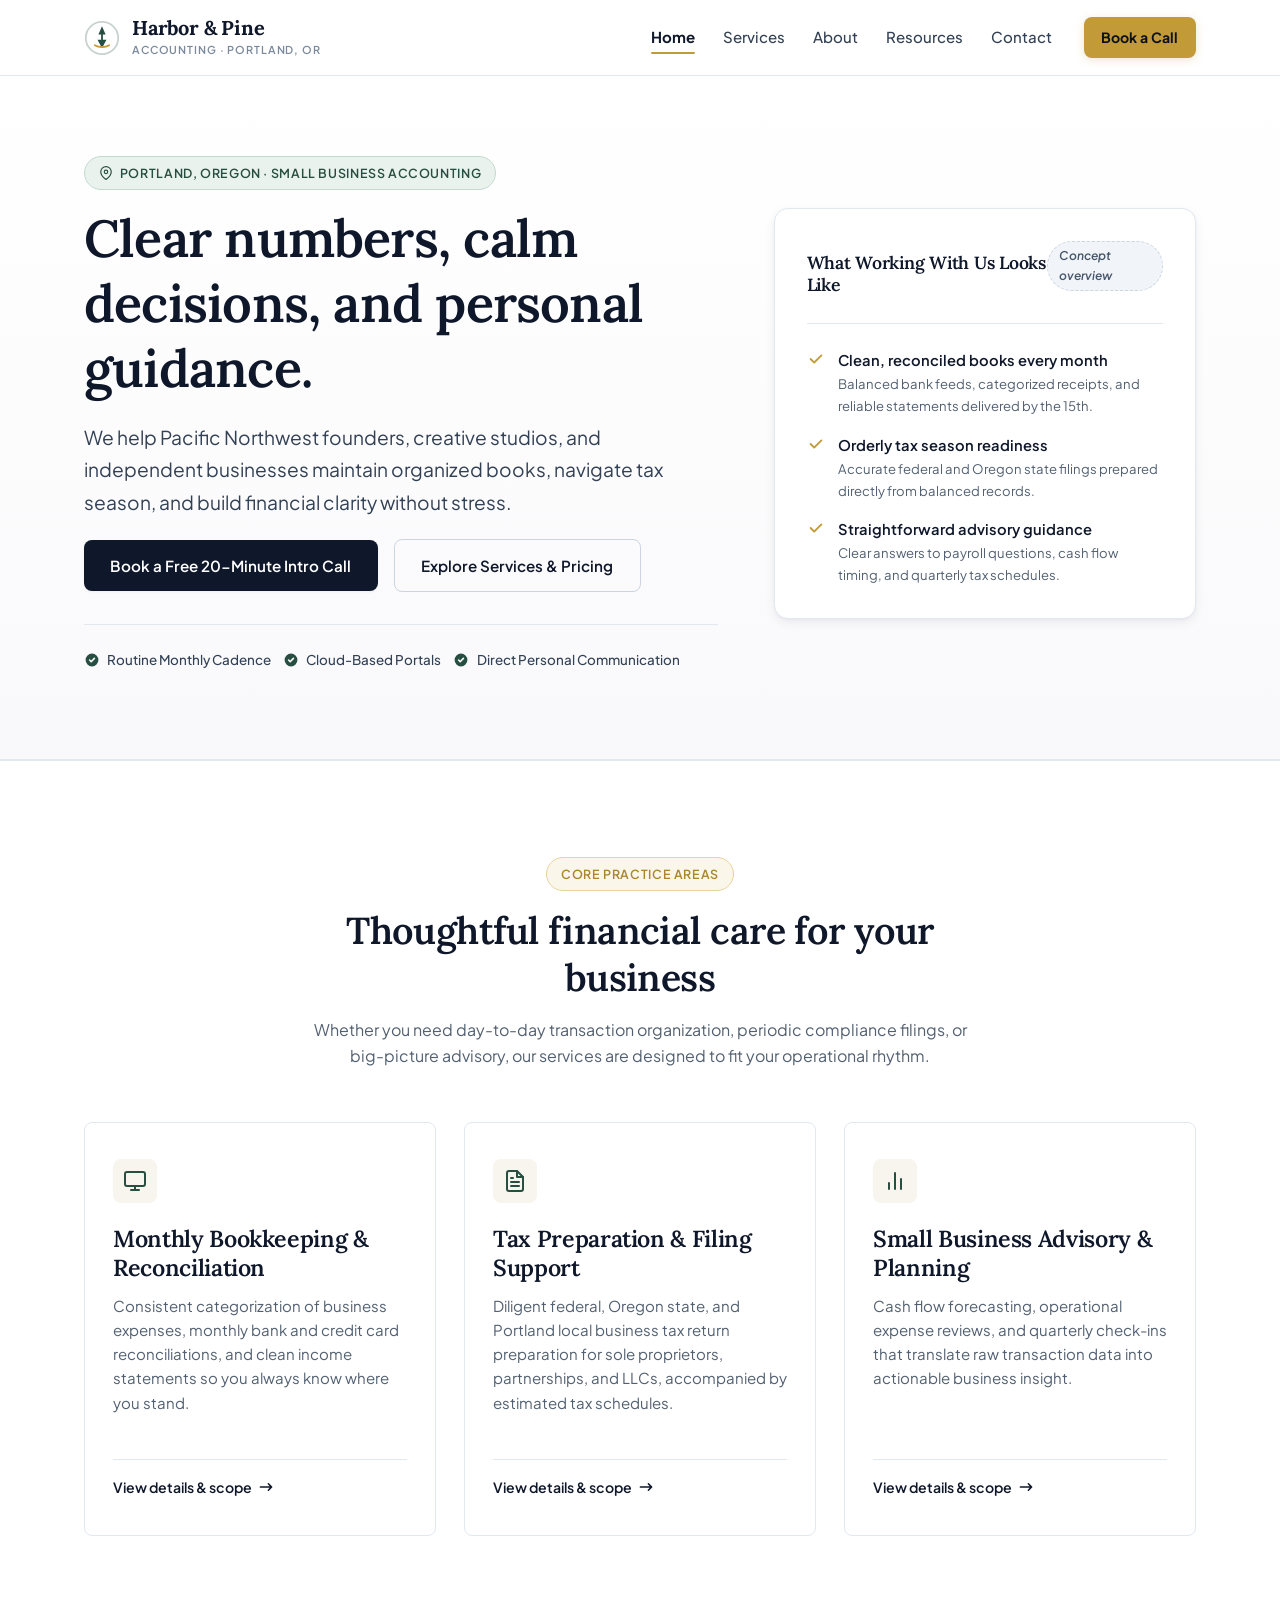
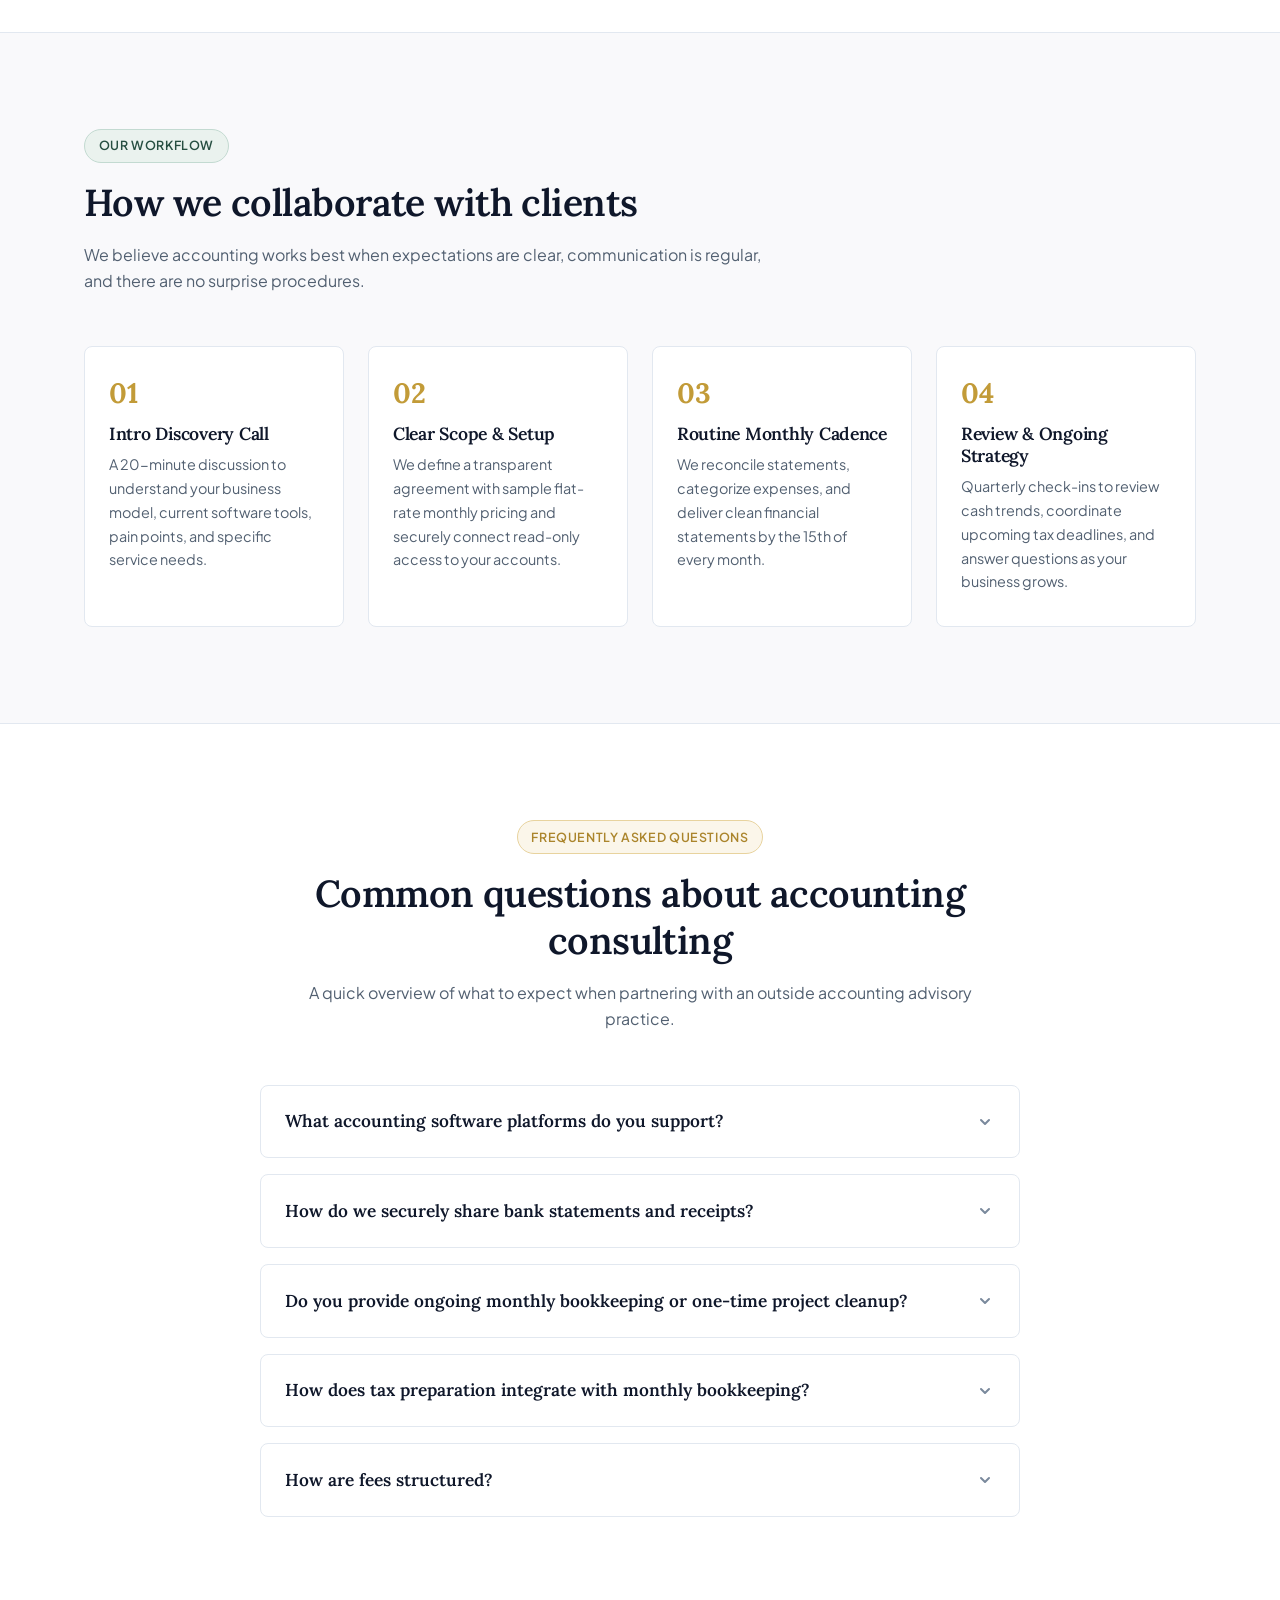
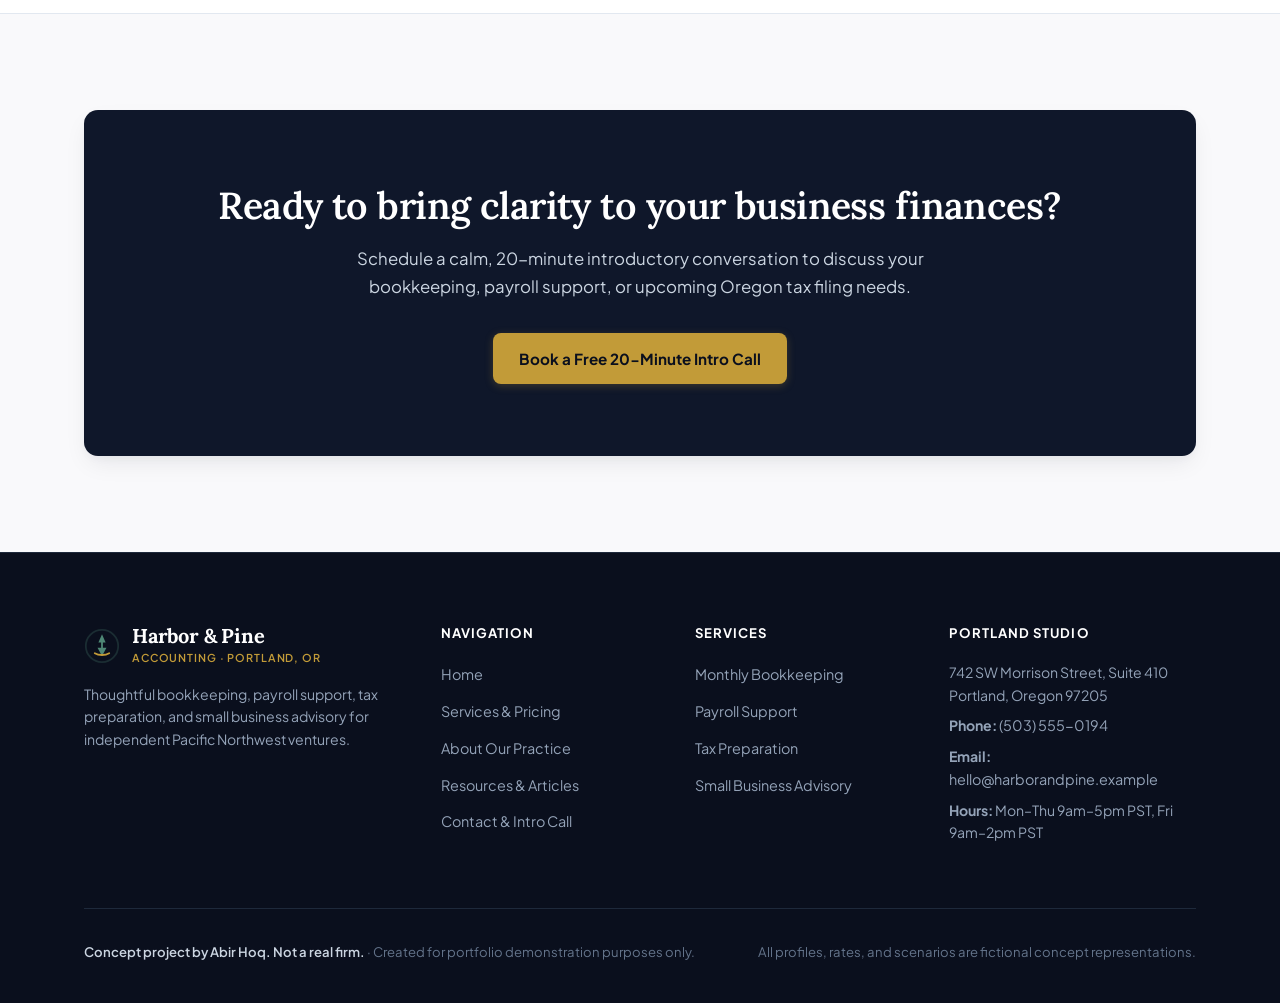
==== index.html @ ef72a757 "Add files via upload" ====
<!DOCTYPE html>
<html lang="en">
<head>
  <meta charset="UTF-8">
  <meta name="viewport" content="width=device-width, initial-scale=1.0">
  <title>Harbor &amp; Pine Accounting | Boutique Bookkeeping &amp; Advisory in Portland, OR</title>
  <meta name="description" content="Harbor &amp; Pine Accounting provides calm, dependable bookkeeping, payroll support, tax preparation, and small business advisory for independent businesses in Portland, Oregon.">
  <link rel="canonical" href="index.html">

  <!-- Google Fonts: Lora (Serif) & Plus Jakarta Sans (Sans-Serif) -->
  <link rel="preconnect" href="https://fonts.googleapis.com">
  <link rel="preconnect" href="https://fonts.gstatic.com" crossorigin>
  <link href="https://fonts.googleapis.com/css2?family=Lora:ital,wght@0,500;0,600;0,700;1,400&family=Plus+Jakarta+Sans:wght@400;500;600;700&display=swap" rel="stylesheet">

  <link rel="stylesheet" href="styles.css">

  <!-- Structured Data: LocalBusiness / AccountingService for Portland, Oregon -->
  <script type="application/ld+json">
  {
    "@context": "https://schema.org",
    "@type": "AccountingService",
    "name": "Harbor & Pine Accounting",
    "description": "Boutique bookkeeping, payroll support, tax preparation, and business advisory services for Portland small businesses.",
    "url": "https://abirhoq.github.io/harbor-and-pine/",
    "telephone": "+1-503-555-0194",
    "email": "hello@harborandpine.example",
    "address": {
      "@type": "PostalAddress",
      "streetAddress": "742 SW Morrison Street, Suite 410",
      "addressLocality": "Portland",
      "addressRegion": "OR",
      "postalCode": "97205",
      "addressCountry": "US"
    },
    "geo": {
      "@type": "GeoCoordinates",
      "latitude": 45.5190,
      "longitude": -122.6819
    },
    "openingHoursSpecification": [
      {
        "@type": "OpeningHoursSpecification",
        "dayOfWeek": ["Monday", "Tuesday", "Wednesday", "Thursday"],
        "opens": "09:00",
        "closes": "17:00"
      },
      {
        "@type": "OpeningHoursSpecification",
        "dayOfWeek": "Friday",
        "opens": "09:00",
        "closes": "14:00"
      }
    ],
    "priceRange": "$$"
  }
  </script>
</head>
<body>
  <!-- Accessible Skip Link -->
  <a href="#main-content" class="skip-link">Skip to main content</a>

  <!-- Shared Header -->
  <header class="site-header">
    <div class="container header-container">
      <a href="index.html" class="brand" aria-label="Harbor &amp; Pine Accounting Home">
        <svg class="brand-icon" viewBox="0 0 40 40" fill="none" aria-hidden="true">
          <circle cx="20" cy="20" r="18" stroke="currentColor" stroke-width="2" stroke-opacity="0.25"/>
          <path d="M20 7L24 16H21V22H25L20 31L15 22H19V16H16L20 7Z" fill="currentColor"/>
          <path d="M12 28C14.5 29.5 17 30 20 30C23 30 25.5 29.5 28 28" stroke="#C29B38" stroke-width="2" stroke-linecap="round"/>
        </svg>
        <div class="brand-text">
          <span class="brand-title">Harbor &amp; Pine</span>
          <span class="brand-tagline">Accounting · Portland, OR</span>
        </div>
      </a>

      <!-- Mobile Navigation Toggle -->
      <button class="nav-toggle" aria-label="Toggle navigation menu" aria-expanded="false" aria-controls="primary-nav">
        <svg class="nav-toggle-icon icon-hamburger" viewBox="0 0 24 24" fill="none" stroke="currentColor" stroke-width="2" stroke-linecap="round" aria-hidden="true">
          <line x1="3" y1="6" x2="21" y2="6"/>
          <line x1="3" y1="12" x2="21" y2="12"/>
          <line x1="3" y1="18" x2="21" y2="18"/>
        </svg>
        <svg class="nav-toggle-icon icon-close" viewBox="0 0 24 24" fill="none" stroke="currentColor" stroke-width="2" stroke-linecap="round" aria-hidden="true">
          <line x1="18" y1="6" x2="6" y2="18"/>
          <line x1="6" y1="6" x2="18" y2="18"/>
        </svg>
      </button>

      <!-- Nav Menu -->
      <nav id="primary-nav" class="nav-menu-wrapper" aria-label="Primary navigation">
        <ul class="nav-links">
          <li><a href="index.html" class="nav-link active" aria-current="page">Home</a></li>
          <li><a href="services.html" class="nav-link">Services</a></li>
          <li><a href="about.html" class="nav-link">About</a></li>
          <li><a href="resources.html" class="nav-link">Resources</a></li>
          <li><a href="contact.html" class="nav-link">Contact</a></li>
        </ul>
        <div class="nav-cta-wrapper">
          <a href="contact.html" class="btn btn--accent btn--sm">Book a Call</a>
        </div>
      </nav>
    </div>
  </header>

  <!-- Main Content -->
  <main id="main-content">
    <!-- Hero Section -->
    <section class="hero">
      <div class="container">
        <div class="hero-grid">
          <div class="hero-content">
            <span class="badge badge--pine">
              <svg width="14" height="14" viewBox="0 0 24 24" fill="none" stroke="currentColor" stroke-width="2" aria-hidden="true">
                <path d="M21 10c0 7-9 13-9 13s-9-6-9-13a9 9 0 0 1 18 0z"></path>
                <circle cx="12" cy="10" r="3"></circle>
              </svg>
              Portland, Oregon · Small Business Accounting
            </span>
            <h1>Clear numbers, calm decisions, and personal guidance.</h1>
            <p class="lead">
              We help Pacific Northwest founders, creative studios, and independent businesses maintain organized books, navigate tax season, and build financial clarity without stress.
            </p>
            <div class="btn-group">
              <a href="contact.html" class="btn btn--primary">Book a Free 20-Minute Intro Call</a>
              <a href="services.html" class="btn btn--secondary">Explore Services &amp; Pricing</a>
            </div>
            
            <div class="hero-meta-pills">
              <div class="pill-item">
                <svg class="pill-icon" viewBox="0 0 20 20" fill="currentColor" aria-hidden="true">
                  <path fill-rule="evenodd" d="M10 18a8 8 0 100-16 8 8 0 000 16zm3.707-9.293a1 1 0 00-1.414-1.414L9 10.586 7.707 9.293a1 1 0 00-1.414 1.414l2 2a1 1 0 001.414 0l4-4z" clip-rule="evenodd"/>
                </svg>
                <span>Routine Monthly Cadence</span>
              </div>
              <div class="pill-item">
                <svg class="pill-icon" viewBox="0 0 20 20" fill="currentColor" aria-hidden="true">
                  <path fill-rule="evenodd" d="M10 18a8 8 0 100-16 8 8 0 000 16zm3.707-9.293a1 1 0 00-1.414-1.414L9 10.586 7.707 9.293a1 1 0 00-1.414 1.414l2 2a1 1 0 001.414 0l4-4z" clip-rule="evenodd"/>
                </svg>
                <span>Cloud-Based Portals</span>
              </div>
              <div class="pill-item">
                <svg class="pill-icon" viewBox="0 0 20 20" fill="currentColor" aria-hidden="true">
                  <path fill-rule="evenodd" d="M10 18a8 8 0 100-16 8 8 0 000 16zm3.707-9.293a1 1 0 00-1.414-1.414L9 10.586 7.707 9.293a1 1 0 00-1.414 1.414l2 2a1 1 0 001.414 0l4-4z" clip-rule="evenodd"/>
                </svg>
                <span>Direct Personal Communication</span>
              </div>
            </div>
          </div>

          <!-- Hero Overview Card -->
          <div class="hero-card" aria-label="Core operational pillars">
            <div class="hero-card-header">
              <h3 class="hero-card-title">What Working With Us Looks Like</h3>
              <span class="badge badge--sample">Concept overview</span>
            </div>
            <div class="hero-card-list">
              <div class="hero-card-item">
                <svg class="check-icon" viewBox="0 0 20 20" fill="currentColor" aria-hidden="true">
                  <path fill-rule="evenodd" d="M16.707 5.293a1 1 0 010 1.414l-8 8a1 1 0 01-1.414 0l-4-4a1 1 0 011.414-1.414L8 12.586l7.293-7.293a1 1 0 011.414 0z" clip-rule="evenodd"/>
                </svg>
                <div>
                  <div class="hero-card-item-title">Clean, reconciled books every month</div>
                  <div class="hero-card-item-desc">Balanced bank feeds, categorized receipts, and reliable statements delivered by the 15th.</div>
                </div>
              </div>
              <div class="hero-card-item">
                <svg class="check-icon" viewBox="0 0 20 20" fill="currentColor" aria-hidden="true">
                  <path fill-rule="evenodd" d="M16.707 5.293a1 1 0 010 1.414l-8 8a1 1 0 01-1.414 0l-4-4a1 1 0 011.414-1.414L8 12.586l7.293-7.293a1 1 0 011.414 0z" clip-rule="evenodd"/>
                </svg>
                <div>
                  <div class="hero-card-item-title">Orderly tax season readiness</div>
                  <div class="hero-card-item-desc">Accurate federal and Oregon state filings prepared directly from balanced records.</div>
                </div>
              </div>
              <div class="hero-card-item">
                <svg class="check-icon" viewBox="0 0 20 20" fill="currentColor" aria-hidden="true">
                  <path fill-rule="evenodd" d="M16.707 5.293a1 1 0 010 1.414l-8 8a1 1 0 01-1.414 0l-4-4a1 1 0 011.414-1.414L8 12.586l7.293-7.293a1 1 0 011.414 0z" clip-rule="evenodd"/>
                </svg>
                <div>
                  <div class="hero-card-item-title">Straightforward advisory guidance</div>
                  <div class="hero-card-item-desc">Clear answers to payroll questions, cash flow timing, and quarterly tax schedules.</div>
                </div>
              </div>
            </div>
          </div>
        </div>
      </div>
    </section>

    <!-- Service Highlights (3 Core Cards) -->
    <section class="section section--alt">
      <div class="container">
        <div class="section-header section-header--center">
          <span class="badge">Core Practice Areas</span>
          <h2>Thoughtful financial care for your business</h2>
          <p>
            Whether you need day-to-day transaction organization, periodic compliance filings, or big-picture advisory, our services are designed to fit your operational rhythm.
          </p>
        </div>

        <div class="card-grid-3">
          <!-- Service Card 1 -->
          <article class="service-card">
            <div class="service-card-icon" aria-hidden="true">
              <svg viewBox="0 0 24 24" fill="none" stroke="currentColor" stroke-width="2" stroke-linecap="round" stroke-linejoin="round">
                <rect x="2" y="3" width="20" height="14" rx="2" ry="2"/>
                <line x1="8" y1="21" x2="16" y2="21"/>
                <line x1="12" y1="17" x2="12" y2="21"/>
              </svg>
            </div>
            <h3 class="service-card-title">Monthly Bookkeeping &amp; Reconciliation</h3>
            <p class="service-card-body">
              Consistent categorization of business expenses, monthly bank and credit card reconciliations, and clean income statements so you always know where you stand.
            </p>
            <a href="services.html#bookkeeping" class="service-card-link">
              <span>View details &amp; scope</span>
              <svg width="16" height="16" viewBox="0 0 20 20" fill="currentColor" aria-hidden="true">
                <path fill-rule="evenodd" d="M12.293 5.293a1 1 0 011.414 0l4 4a1 1 0 010 1.414l-4 4a1 1 0 01-1.414-1.414L14.586 11H3a1 1 0 110-2h11.586l-2.293-2.293a1 1 0 010-1.414z" clip-rule="evenodd"/>
              </svg>
            </a>
          </article>

          <!-- Service Card 2 -->
          <article class="service-card">
            <div class="service-card-icon" aria-hidden="true">
              <svg viewBox="0 0 24 24" fill="none" stroke="currentColor" stroke-width="2" stroke-linecap="round" stroke-linejoin="round">
                <path d="M14 2H6a2 2 0 0 0-2 2v16a2 2 0 0 0 2 2h12a2 2 0 0 0 2-2V8z"/>
                <polyline points="14 2 14 8 20 8"/>
                <line x1="16" y1="13" x2="8" y2="13"/>
                <line x1="16" y1="17" x2="8" y2="17"/>
                <polyline points="10 9 9 9 8 9"/>
              </svg>
            </div>
            <h3 class="service-card-title">Tax Preparation &amp; Filing Support</h3>
            <p class="service-card-body">
              Diligent federal, Oregon state, and Portland local business tax return preparation for sole proprietors, partnerships, and LLCs, accompanied by estimated tax schedules.
            </p>
            <a href="services.html#tax-prep" class="service-card-link">
              <span>View details &amp; scope</span>
              <svg width="16" height="16" viewBox="0 0 20 20" fill="currentColor" aria-hidden="true">
                <path fill-rule="evenodd" d="M12.293 5.293a1 1 0 011.414 0l4 4a1 1 0 010 1.414l-4 4a1 1 0 01-1.414-1.414L14.586 11H3a1 1 0 110-2h11.586l-2.293-2.293a1 1 0 010-1.414z" clip-rule="evenodd"/>
              </svg>
            </a>
          </article>

          <!-- Service Card 3 -->
          <article class="service-card">
            <div class="service-card-icon" aria-hidden="true">
              <svg viewBox="0 0 24 24" fill="none" stroke="currentColor" stroke-width="2" stroke-linecap="round" stroke-linejoin="round">
                <line x1="18" y1="20" x2="18" y2="10"/>
                <line x1="12" y1="20" x2="12" y2="4"/>
                <line x1="6" y1="20" x2="6" y2="14"/>
              </svg>
            </div>
            <h3 class="service-card-title">Small Business Advisory &amp; Planning</h3>
            <p class="service-card-body">
              Cash flow forecasting, operational expense reviews, and quarterly check-ins that translate raw transaction data into actionable business insight.
            </p>
            <a href="services.html#advisory" class="service-card-link">
              <span>View details &amp; scope</span>
              <svg width="16" height="16" viewBox="0 0 20 20" fill="currentColor" aria-hidden="true">
                <path fill-rule="evenodd" d="M12.293 5.293a1 1 0 011.414 0l4 4a1 1 0 010 1.414l-4 4a1 1 0 01-1.414-1.414L14.586 11H3a1 1 0 110-2h11.586l-2.293-2.293a1 1 0 010-1.414z" clip-rule="evenodd"/>
              </svg>
            </a>
          </article>
        </div>
      </div>
    </section>

    <!-- How We Work (4-Step Workflow Section) -->
    <section class="section">
      <div class="container">
        <div class="section-header">
          <span class="badge badge--pine">Our Workflow</span>
          <h2>How we collaborate with clients</h2>
          <p>
            We believe accounting works best when expectations are clear, communication is regular, and there are no surprise procedures.
          </p>
        </div>

        <div class="process-grid-4">
          <div class="process-step">
            <div class="step-number" aria-hidden="true">01</div>
            <h3 class="step-title">Intro Discovery Call</h3>
            <p class="step-desc">
              A 20-minute discussion to understand your business model, current software tools, pain points, and specific service needs.
            </p>
          </div>

          <div class="process-step">
            <div class="step-number" aria-hidden="true">02</div>
            <h3 class="step-title">Clear Scope &amp; Setup</h3>
            <p class="step-desc">
              We define a transparent agreement with sample flat-rate monthly pricing and securely connect read-only access to your accounts.
            </p>
          </div>

          <div class="process-step">
            <div class="step-number" aria-hidden="true">03</div>
            <h3 class="step-title">Routine Monthly Cadence</h3>
            <p class="step-desc">
              We reconcile statements, categorize expenses, and deliver clean financial statements by the 15th of every month.
            </p>
          </div>

          <div class="process-step">
            <div class="step-number" aria-hidden="true">04</div>
            <h3 class="step-title">Review &amp; Ongoing Strategy</h3>
            <p class="step-desc">
              Quarterly check-ins to review cash trends, coordinate upcoming tax deadlines, and answer questions as your business grows.
            </p>
          </div>
        </div>
      </div>
    </section>

    <!-- FAQ Section (Accordion) -->
    <section class="section section--alt">
      <div class="container">
        <div class="section-header section-header--center">
          <span class="badge">Frequently Asked Questions</span>
          <h2>Common questions about accounting consulting</h2>
          <p>
            A quick overview of what to expect when partnering with an outside accounting advisory practice.
          </p>
        </div>

        <div class="faq-list">
          <!-- FAQ Item 1 -->
          <div class="faq-item">
            <button class="faq-question" type="button" aria-expanded="false">
              <span>What accounting software platforms do you support?</span>
              <svg class="faq-icon" viewBox="0 0 20 20" fill="currentColor" aria-hidden="true">
                <path fill-rule="evenodd" d="M5.293 7.293a1 1 0 011.414 0L10 10.586l3.293-3.293a1 1 0 111.414 1.414l-4 4a1 1 0 01-1.414 0l-4-4a1 1 0 010-1.414z" clip-rule="evenodd"/>
              </svg>
            </button>
            <div class="faq-answer">
              <p>
                We primarily collaborate with businesses using cloud-based platforms such as QuickBooks Online and Xero. If you are currently working with spreadsheets or a desktop system, we can assist with organizing and transitioning your chart of accounts during the onboarding phase.
              </p>
            </div>
          </div>

          <!-- FAQ Item 2 -->
          <div class="faq-item">
            <button class="faq-question" type="button" aria-expanded="false">
              <span>How do we securely share bank statements and receipts?</span>
              <svg class="faq-icon" viewBox="0 0 20 20" fill="currentColor" aria-hidden="true">
                <path fill-rule="evenodd" d="M5.293 7.293a1 1 0 011.414 0L10 10.586l3.293-3.293a1 1 0 111.414 1.414l-4 4a1 1 0 01-1.414 0l-4-4a1 1 0 010-1.414z" clip-rule="evenodd"/>
              </svg>
            </button>
            <div class="faq-answer">
              <p>
                We emphasize client privacy and security. Clients utilize encrypted document portals and read-only bank feed integrations. We do not ask clients to email unencrypted spreadsheets containing sensitive tax identification or banking details.
              </p>
            </div>
          </div>

          <!-- FAQ Item 3 -->
          <div class="faq-item">
            <button class="faq-question" type="button" aria-expanded="false">
              <span>Do you provide ongoing monthly bookkeeping or one-time project cleanup?</span>
              <svg class="faq-icon" viewBox="0 0 20 20" fill="currentColor" aria-hidden="true">
                <path fill-rule="evenodd" d="M5.293 7.293a1 1 0 011.414 0L10 10.586l3.293-3.293a1 1 0 111.414 1.414l-4 4a1 1 0 01-1.414 0l-4-4a1 1 0 010-1.414z" clip-rule="evenodd"/>
              </svg>
            </button>
            <div class="faq-answer">
              <p>
                Our core service focuses on ongoing monthly partnerships because continuous reconciliation provides the most reliable financial visibility. However, we also conduct diagnostic record cleanups for new clients whose prior quarters or tax years require catch-up reconciliation.
              </p>
            </div>
          </div>

          <!-- FAQ Item 4 -->
          <div class="faq-item">
            <button class="faq-question" type="button" aria-expanded="false">
              <span>How does tax preparation integrate with monthly bookkeeping?</span>
              <svg class="faq-icon" viewBox="0 0 20 20" fill="currentColor" aria-hidden="true">
                <path fill-rule="evenodd" d="M5.293 7.293a1 1 0 011.414 0L10 10.586l3.293-3.293a1 1 0 111.414 1.414l-4 4a1 1 0 01-1.414 0l-4-4a1 1 0 010-1.414z" clip-rule="evenodd"/>
              </svg>
            </button>
            <div class="faq-answer">
              <p>
                When your transactions are categorized and reconciled monthly, year-end tax preparation becomes an orderly, predictable process. Your annual return is compiled directly from balanced ledgers, avoiding the delays associated with reconstructing a full year of records in April.
              </p>
            </div>
          </div>

          <!-- FAQ Item 5 -->
          <div class="faq-item">
            <button class="faq-question" type="button" aria-expanded="false">
              <span>How are fees structured?</span>
              <svg class="faq-icon" viewBox="0 0 20 20" fill="currentColor" aria-hidden="true">
                <path fill-rule="evenodd" d="M5.293 7.293a1 1 0 011.414 0L10 10.586l3.293-3.293a1 1 0 111.414 1.414l-4 4a1 1 0 01-1.414 0l-4-4a1 1 0 010-1.414z" clip-rule="evenodd"/>
              </svg>
            </button>
            <div class="faq-answer">
              <p>
                We use transparent, flat-rate monthly pricing tiers based on transaction volume, account quantity, and specific advisory requirements. You can review representative figures on our services page under the sample pricing section.
              </p>
            </div>
          </div>
        </div>
      </div>
    </section>

    <!-- Closing CTA Section -->
    <section class="section">
      <div class="container">
        <div class="cta-banner">
          <h2>Ready to bring clarity to your business finances?</h2>
          <p>
            Schedule a calm, 20-minute introductory conversation to discuss your bookkeeping, payroll support, or upcoming Oregon tax filing needs.
          </p>
          <a href="contact.html" class="btn btn--accent">Book a Free 20-Minute Intro Call</a>
        </div>
      </div>
    </section>
  </main>

  <!-- Shared Footer -->
  <footer class="site-footer">
    <div class="container">
      <div class="footer-grid">
        <!-- Col 1: Brand & Concept Note -->
        <div class="footer-brand">
          <div class="brand">
            <svg class="brand-icon" style="color: #4E8775;" viewBox="0 0 40 40" fill="none" aria-hidden="true">
              <circle cx="20" cy="20" r="18" stroke="currentColor" stroke-width="2" stroke-opacity="0.25"/>
              <path d="M20 7L24 16H21V22H25L20 31L15 22H19V16H16L20 7Z" fill="currentColor"/>
              <path d="M12 28C14.5 29.5 17 30 20 30C23 30 25.5 29.5 28 28" stroke="#C29B38" stroke-width="2" stroke-linecap="round"/>
            </svg>
            <div class="brand-text">
              <span class="brand-title">Harbor &amp; Pine</span>
              <span class="brand-tagline">Accounting · Portland, OR</span>
            </div>
          </div>
          <p class="footer-brand-desc">
            Thoughtful bookkeeping, payroll support, tax preparation, and small business advisory for independent Pacific Northwest ventures.
          </p>
        </div>

        <!-- Col 2: Navigation Links -->
        <div>
          <h4 class="footer-col-title">Navigation</h4>
          <ul class="footer-links">
            <li><a href="index.html" class="footer-link">Home</a></li>
            <li><a href="services.html" class="footer-link">Services &amp; Pricing</a></li>
            <li><a href="about.html" class="footer-link">About Our Practice</a></li>
            <li><a href="resources.html" class="footer-link">Resources &amp; Articles</a></li>
            <li><a href="contact.html" class="footer-link">Contact &amp; Intro Call</a></li>
          </ul>
        </div>

        <!-- Col 3: Services -->
        <div>
          <h4 class="footer-col-title">Services</h4>
          <ul class="footer-links">
            <li><a href="services.html#bookkeeping" class="footer-link">Monthly Bookkeeping</a></li>
            <li><a href="services.html#payroll" class="footer-link">Payroll Support</a></li>
            <li><a href="services.html#tax-prep" class="footer-link">Tax Preparation</a></li>
            <li><a href="services.html#advisory" class="footer-link">Small Business Advisory</a></li>
          </ul>
        </div>

        <!-- Col 4: Fictional Office & Hours -->
        <div class="footer-contact-info">
          <h4 class="footer-col-title">Portland Studio</h4>
          <p>742 SW Morrison Street, Suite 410<br>Portland, Oregon 97205</p>
          <p><strong>Phone:</strong> <a href="tel:5035550194" class="footer-link">(503) 555-0194</a></p>
          <p><strong>Email:</strong> <a href="mailto:hello@harborandpine.example" class="footer-link">hello@harborandpine.example</a></p>
          <p><strong>Hours:</strong> Mon–Thu 9am–5pm PST, Fri 9am–2pm PST</p>
        </div>
      </div>

      <!-- Bottom Legal & Mandatory Concept Disclaimer -->
      <div class="footer-bottom">
        <div>
          <span class="footer-disclaimer-highlight">Concept project by Abir Hoq. Not a real firm.</span>
          <span>· Created for portfolio demonstration purposes only.</span>
        </div>
        <div>
          <span>All profiles, rates, and scenarios are fictional concept representations.</span>
        </div>
      </div>
    </div>
  </footer>

  <script src="script.js"></script>
</body>
</html>
---- styles.css ----
/* ==========================================================================
   HARBOR & PINE ACCOUNTING - STYLESHEET
   Portland, Oregon | Portfolio Concept Project
   ========================================================================== */

/* --- 1. CSS Custom Properties / Design Tokens --- */
:root {
  /* Color Palette */
  --color-bg: #F9F9FB;
  --color-surface: #FFFFFF;
  --color-surface-alt: #F1F5F9;
  --color-surface-tint: #F7F5EE;
  
  --color-navy-900: #0A0F1D;
  --color-navy-800: #0F172A;
  --color-navy-700: #1E293B;
  --color-navy-600: #334155;
  
  --color-pine-800: #1B382F;
  --color-pine-700: #264E41;
  --color-pine-100: #EAF2EE;
  
  --color-accent: #C29B38;
  --color-accent-hover: #AB852C;
  --color-accent-light: #FBF6EA;
  --color-accent-border: #E8D39E;
  
  --color-text-main: #0F172A;
  --color-text-muted: #526071;
  --color-text-subtle: #7A899C;
  --color-text-inverse: #FFFFFF;
  
  --color-border: #E2E8F0;
  --color-border-dark: #CBD5E1;
  
  --color-error: #B91C1C;
  --color-error-bg: #FEF2F2;
  --color-error-border: #FCA5A5;
  
  --color-success: #15803D;
  --color-success-bg: #F0FDF4;
  --color-success-border: #86EFAC;
  
  /* Typography */
  --font-serif: 'Lora', Georgia, 'Times New Roman', serif;
  --font-sans: 'Plus Jakarta Sans', -apple-system, BlinkMacSystemFont, 'Segoe UI', Roboto, sans-serif;
  
  /* Radii & Shadows */
  --radius-sm: 4px;
  --radius-md: 8px;
  --radius-lg: 14px;
  --radius-full: 9999px;
  
  --shadow-sm: 0 1px 3px rgba(15, 23, 42, 0.05);
  --shadow-md: 0 4px 12px rgba(15, 23, 42, 0.06), 0 1px 3px rgba(15, 23, 42, 0.04);
  --shadow-lg: 0 10px 25px -4px rgba(15, 23, 42, 0.08), 0 4px 10px -2px rgba(15, 23, 42, 0.04);
  
  /* Layout */
  --container-max: 1160px;
  --header-height: 76px;
  --transition-fast: 0.18s ease-in-out;
  --transition-base: 0.25s ease-in-out;
}

/* --- 2. CSS Reset & Base Rules --- */
*, *::before, *::after {
  box-sizing: border-box;
  margin: 0;
  padding: 0;
}

html {
  font-size: 16px;
  scroll-behavior: smooth;
  -webkit-text-size-adjust: 100%;
}

body {
  font-family: var(--font-sans);
  font-size: 1rem;
  line-height: 1.65;
  color: var(--color-text-main);
  background-color: var(--color-bg);
  min-height: 100vh;
  display: flex;
  flex-direction: column;
  -webkit-font-smoothing: antialiased;
  -moz-osx-font-smoothing: grayscale;
}

main {
  flex: 1 0 auto;
}

img, svg {
  display: block;
  max-width: 100%;
}

a {
  color: inherit;
  text-decoration: none;
  transition: color var(--transition-fast);
}

button, input, select, textarea {
  font: inherit;
  color: inherit;
}

button {
  cursor: pointer;
  background: none;
  border: none;
}

ul, ol {
  list-style: none;
}

/* Accessibility: Focus rings */
:focus-visible {
  outline: 2px solid var(--color-accent);
  outline-offset: 3px;
}

/* Skip link for screen reader accessibility */
.skip-link {
  position: absolute;
  top: -100px;
  left: 20px;
  background-color: var(--color-navy-800);
  color: var(--color-text-inverse);
  padding: 10px 18px;
  font-size: 0.9rem;
  font-weight: 600;
  border-radius: var(--radius-sm);
  z-index: 1000;
  transition: top var(--transition-fast);
}
.skip-link:focus {
  top: 16px;
}

/* --- 3. Typography --- */
h1, h2, h3, h4 {
  font-family: var(--font-serif);
  color: var(--color-navy-800);
  line-height: 1.25;
  font-weight: 600;
  letter-spacing: -0.015em;
}

h1 {
  font-size: clamp(2.1rem, 4.5vw, 3.25rem);
  margin-bottom: 1.25rem;
}

h2 {
  font-size: clamp(1.65rem, 3.2vw, 2.35rem);
  margin-bottom: 1rem;
}

h3 {
  font-size: clamp(1.2rem, 2.2vw, 1.45rem);
  margin-bottom: 0.65rem;
}

p {
  color: var(--color-text-muted);
  margin-bottom: 1.25rem;
}

p:last-child {
  margin-bottom: 0;
}

.lead {
  font-size: clamp(1.05rem, 1.8vw, 1.2rem);
  line-height: 1.7;
  color: var(--color-navy-600);
}

/* --- 4. Layout & Utilities --- */
.container {
  width: 100%;
  max-width: var(--container-max);
  margin-left: auto;
  margin-right: auto;
  padding-left: 1.5rem;
  padding-right: 1.5rem;
}

.section {
  padding-top: 4.5rem;
  padding-bottom: 4.5rem;
}

@media (min-width: 768px) {
  .section {
    padding-top: 6rem;
    padding-bottom: 6rem;
  }
}

.section--alt {
  background-color: var(--color-surface);
  border-top: 1px solid var(--color-border);
  border-bottom: 1px solid var(--color-border);
}

.section--subtle {
  background-color: var(--color-surface-tint);
  border-top: 1px solid var(--color-accent-border);
  border-bottom: 1px solid var(--color-accent-border);
}

.section-header {
  max-width: 680px;
  margin-bottom: 3.25rem;
}

.section-header--center {
  text-align: center;
  margin-left: auto;
  margin-right: auto;
}

/* Badges & Tags */
.badge {
  display: inline-flex;
  align-items: center;
  gap: 0.45rem;
  padding: 0.35rem 0.85rem;
  font-size: 0.78rem;
  font-weight: 600;
  letter-spacing: 0.05em;
  text-transform: uppercase;
  border-radius: var(--radius-full);
  margin-bottom: 1rem;
  background-color: var(--color-accent-light);
  color: var(--color-accent-hover);
  border: 1px solid var(--color-accent-border);
}

.badge--pine {
  background-color: var(--color-pine-100);
  color: var(--color-pine-700);
  border-color: #C3DAD1;
}

.badge--sample {
  background-color: #F1F5F9;
  color: #475569;
  border: 1px dashed #CBD5E1;
  font-style: italic;
  text-transform: none;
  letter-spacing: 0;
  font-size: 0.75rem;
  padding: 0.25rem 0.65rem;
}

/* Button Component */
.btn {
  display: inline-flex;
  align-items: center;
  justify-content: center;
  gap: 0.5rem;
  padding: 0.82rem 1.65rem;
  font-size: 0.95rem;
  font-weight: 600;
  border-radius: var(--radius-md);
  transition: all var(--transition-fast);
  text-align: center;
  white-space: nowrap;
}

.btn--primary {
  background-color: var(--color-navy-800);
  color: var(--color-text-inverse);
  box-shadow: var(--shadow-sm);
}
.btn--primary:hover {
  background-color: var(--color-navy-900);
  transform: translateY(-1px);
  box-shadow: var(--shadow-md);
}

.btn--accent {
  background-color: var(--color-accent);
  color: var(--color-navy-900);
  font-weight: 700;
  box-shadow: 0 2px 8px rgba(194, 155, 56, 0.25);
}
.btn--accent:hover {
  background-color: var(--color-accent-hover);
  color: #FFFFFF;
  transform: translateY(-1px);
  box-shadow: 0 4px 14px rgba(194, 155, 56, 0.35);
}

.btn--secondary {
  background-color: transparent;
  color: var(--color-navy-800);
  border: 1px solid var(--color-border-dark);
}
.btn--secondary:hover {
  background-color: var(--color-surface);
  border-color: var(--color-navy-700);
  transform: translateY(-1px);
}

.btn--sm {
  padding: 0.55rem 1.1rem;
  font-size: 0.88rem;
}

.btn-group {
  display: flex;
  flex-wrap: wrap;
  align-items: center;
  gap: 1rem;
}

/* --- 5. Shared Header & Navigation --- */
.site-header {
  position: sticky;
  top: 0;
  z-index: 900;
  background-color: rgba(255, 255, 255, 0.96);
  backdrop-filter: blur(8px);
  -webkit-backdrop-filter: blur(8px);
  border-bottom: 1px solid var(--color-border);
  height: var(--header-height);
  transition: box-shadow var(--transition-base);
}

.header-container {
  display: flex;
  align-items: center;
  justify-content: space-between;
  height: 100%;
}

/* Brand Logo */
.brand {
  display: flex;
  align-items: center;
  gap: 0.75rem;
  color: var(--color-navy-800);
  text-decoration: none;
}

.brand-icon {
  width: 36px;
  height: 36px;
  color: var(--color-pine-700);
  flex-shrink: 0;
}

.brand-text {
  display: flex;
  flex-direction: column;
}

.brand-title {
  font-family: var(--font-serif);
  font-size: 1.25rem;
  font-weight: 700;
  line-height: 1.1;
  color: var(--color-navy-800);
  letter-spacing: -0.01em;
}

.brand-tagline {
  font-family: var(--font-sans);
  font-size: 0.68rem;
  font-weight: 600;
  letter-spacing: 0.08em;
  text-transform: uppercase;
  color: var(--color-text-subtle);
  margin-top: 2px;
}

/* Navigation Links */
.nav-menu-wrapper {
  display: flex;
  align-items: center;
  gap: 2rem;
}

.nav-links {
  display: flex;
  align-items: center;
  gap: 1.75rem;
}

.nav-link {
  position: relative;
  font-size: 0.94rem;
  font-weight: 500;
  color: var(--color-navy-600);
  padding: 0.5rem 0;
  transition: color var(--transition-fast);
}

.nav-link:hover {
  color: var(--color-navy-800);
}

.nav-link.active {
  color: var(--color-navy-800);
  font-weight: 700;
}

.nav-link.active::after {
  content: '';
  position: absolute;
  bottom: 0;
  left: 0;
  right: 0;
  height: 2px;
  background-color: var(--color-accent);
  border-radius: var(--radius-full);
}

/* Mobile Toggle Button */
.nav-toggle {
  display: none;
  flex-direction: column;
  justify-content: center;
  align-items: center;
  width: 42px;
  height: 42px;
  border-radius: var(--radius-md);
  border: 1px solid var(--color-border);
  background-color: var(--color-surface);
  color: var(--color-navy-800);
  padding: 8px;
  z-index: 1000;
}

.nav-toggle:hover {
  background-color: var(--color-surface-alt);
}

.nav-toggle-icon {
  width: 22px;
  height: 22px;
}

.icon-close {
  display: none;
}

.nav-toggle[aria-expanded="true"] .icon-hamburger {
  display: none;
}

.nav-toggle[aria-expanded="true"] .icon-close {
  display: block;
}

/* Responsive Navigation for Mobile */
@media (max-width: 900px) {
  .nav-toggle {
    display: flex;
  }

  .nav-menu-wrapper {
    position: fixed;
    top: var(--header-height);
    left: 0;
    right: 0;
    bottom: 0;
    background-color: var(--color-surface);
    flex-direction: column;
    align-items: flex-start;
    padding: 2rem 1.5rem;
    gap: 1.5rem;
    transform: translateY(-100%);
    opacity: 0;
    pointer-events: none;
    transition: transform var(--transition-base), opacity var(--transition-base);
    overflow-y: auto;
    border-bottom: 1px solid var(--color-border);
    box-shadow: var(--shadow-lg);
  }

  .nav-menu-wrapper.is-open {
    transform: translateY(0);
    opacity: 1;
    pointer-events: auto;
  }

  .nav-links {
    flex-direction: column;
    align-items: flex-start;
    width: 100%;
    gap: 0;
  }

  .nav-link {
    width: 100%;
    padding: 1rem 0;
    font-size: 1.15rem;
    border-bottom: 1px solid var(--color-border);
  }

  .nav-link.active::after {
    left: 0;
    width: 32px;
    bottom: 8px;
  }

  .nav-cta-wrapper {
    width: 100%;
    padding-top: 1rem;
  }

  .nav-cta-wrapper .btn {
    width: 100%;
  }
}

/* --- 6. Hero Components --- */
.hero {
  padding-top: 3.5rem;
  padding-bottom: 4rem;
  background: linear-gradient(180deg, #FFFFFF 0%, var(--color-bg) 100%);
  border-bottom: 1px solid var(--color-border);
}

@media (min-width: 768px) {
  .hero {
    padding-top: 5rem;
    padding-bottom: 5.5rem;
  }
}

.hero-grid {
  display: grid;
  grid-template-columns: 1fr;
  gap: 2.5rem;
  align-items: center;
}

@media (min-width: 960px) {
  .hero-grid {
    grid-template-columns: 1.2fr 0.8fr;
    gap: 3.5rem;
  }
}

.hero-content {
  max-width: 640px;
}

.hero-meta-pills {
  display: flex;
  flex-wrap: wrap;
  gap: 0.75rem;
  margin-top: 2rem;
  padding-top: 1.5rem;
  border-top: 1px solid var(--color-border);
}

.pill-item {
  display: flex;
  align-items: center;
  gap: 0.45rem;
  font-size: 0.84rem;
  color: var(--color-navy-600);
  font-weight: 500;
}

.pill-icon {
  width: 16px;
  height: 16px;
  color: var(--color-pine-700);
}

.hero-card {
  background-color: var(--color-surface);
  border: 1px solid var(--color-border);
  border-radius: var(--radius-lg);
  padding: 2rem;
  box-shadow: var(--shadow-md);
  position: relative;
}

.hero-card-header {
  display: flex;
  align-items: center;
  justify-content: space-between;
  margin-bottom: 1.5rem;
  padding-bottom: 1rem;
  border-bottom: 1px solid var(--color-border);
}

.hero-card-title {
  font-size: 1.1rem;
  margin: 0;
}

.hero-card-list {
  display: flex;
  flex-direction: column;
  gap: 1rem;
}

.hero-card-item {
  display: flex;
  align-items: flex-start;
  gap: 0.85rem;
}

.check-icon {
  width: 18px;
  height: 18px;
  color: var(--color-accent);
  flex-shrink: 0;
  margin-top: 2px;
}

.hero-card-item-title {
  font-weight: 600;
  font-size: 0.92rem;
  color: var(--color-navy-800);
}

.hero-card-item-desc {
  font-size: 0.82rem;
  color: var(--color-text-muted);
  margin-top: 1px;
}

/* Page Intro Header (Sub-pages) */
.page-intro {
  padding-top: 3.5rem;
  padding-bottom: 3.5rem;
  background-color: var(--color-surface);
  border-bottom: 1px solid var(--color-border);
}

@media (min-width: 768px) {
  .page-intro {
    padding-top: 4.5rem;
    padding-bottom: 4.5rem;
  }
}

.page-intro-content {
  max-width: 720px;
}

/* --- 7. Service Cards --- */
.card-grid-3 {
  display: grid;
  grid-template-columns: 1fr;
  gap: 1.75rem;
}

@media (min-width: 680px) {
  .card-grid-3 {
    grid-template-columns: repeat(2, 1fr);
  }
}

@media (min-width: 992px) {
  .card-grid-3 {
    grid-template-columns: repeat(3, 1fr);
  }
}

.service-card {
  background-color: var(--color-surface);
  border: 1px solid var(--color-border);
  border-radius: var(--radius-md);
  padding: 2.25rem 1.75rem;
  display: flex;
  flex-direction: column;
  height: 100%;
  transition: transform var(--transition-fast), box-shadow var(--transition-fast), border-color var(--transition-fast);
}

.service-card:hover {
  transform: translateY(-3px);
  box-shadow: var(--shadow-md);
  border-color: var(--color-border-dark);
}

.service-card-icon {
  width: 44px;
  height: 44px;
  border-radius: var(--radius-md);
  background-color: var(--color-surface-tint);
  color: var(--color-pine-700);
  display: flex;
  align-items: center;
  justify-content: center;
  margin-bottom: 1.35rem;
}

.service-card-icon svg {
  width: 24px;
  height: 24px;
}

.service-card-title {
  margin-bottom: 0.75rem;
}

.service-card-body {
  color: var(--color-text-muted);
  font-size: 0.94rem;
  line-height: 1.6;
  flex-grow: 1;
}

.service-card-link {
  display: inline-flex;
  align-items: center;
  gap: 0.4rem;
  font-weight: 600;
  font-size: 0.88rem;
  color: var(--color-navy-800);
  margin-top: 1.5rem;
  padding-top: 1rem;
  border-top: 1px solid var(--color-border);
}

.service-card-link:hover {
  color: var(--color-accent-hover);
}

/* Detailed Services on services.html */
.detailed-service-item {
  background-color: var(--color-surface);
  border: 1px solid var(--color-border);
  border-radius: var(--radius-lg);
  padding: 2.25rem;
  margin-bottom: 2.5rem;
  box-shadow: var(--shadow-sm);
}

@media (min-width: 840px) {
  .detailed-service-item {
    padding: 3rem;
  }
}

.detailed-service-grid {
  display: grid;
  grid-template-columns: 1fr;
  gap: 2rem;
  margin-top: 1.75rem;
}

@media (min-width: 768px) {
  .detailed-service-grid {
    grid-template-columns: 1fr 1.2fr;
  }
}

.sub-block-title {
  font-size: 0.82rem;
  font-weight: 700;
  text-transform: uppercase;
  letter-spacing: 0.06em;
  color: var(--color-navy-600);
  margin-bottom: 0.65rem;
  display: flex;
  align-items: center;
  gap: 0.45rem;
}

.feature-check-list {
  display: flex;
  flex-direction: column;
  gap: 0.65rem;
}

.feature-check-item {
  display: flex;
  align-items: flex-start;
  gap: 0.65rem;
  font-size: 0.93rem;
  color: var(--color-text-muted);
}

.feature-check-item svg {
  width: 17px;
  height: 17px;
  color: var(--color-pine-700);
  flex-shrink: 0;
  margin-top: 3px;
}

/* --- 8. Pricing Tiers Component --- */
.pricing-grid {
  display: grid;
  grid-template-columns: 1fr;
  gap: 1.75rem;
  align-items: stretch;
}

@media (min-width: 800px) {
  .pricing-grid {
    grid-template-columns: repeat(3, 1fr);
  }
}

.pricing-card {
  background-color: var(--color-surface);
  border: 1px solid var(--color-border);
  border-radius: var(--radius-lg);
  padding: 2.25rem 1.75rem;
  display: flex;
  flex-direction: column;
  position: relative;
  transition: transform var(--transition-fast), box-shadow var(--transition-fast);
}

.pricing-card:hover {
  transform: translateY(-3px);
  box-shadow: var(--shadow-md);
}

.pricing-card--popular {
  border-color: var(--color-accent);
  box-shadow: var(--shadow-md);
  background-color: #FFFFFF;
}

.pricing-ribbon {
  position: absolute;
  top: -12px;
  left: 50%;
  transform: translateX(-50%);
  background-color: var(--color-accent);
  color: var(--color-navy-900);
  font-size: 0.72rem;
  font-weight: 700;
  text-transform: uppercase;
  letter-spacing: 0.06em;
  padding: 0.25rem 0.9rem;
  border-radius: var(--radius-full);
}

.pricing-header {
  margin-bottom: 1.5rem;
  padding-bottom: 1.25rem;
  border-bottom: 1px solid var(--color-border);
}

.pricing-tier-name {
  font-size: 1.3rem;
  margin-bottom: 0.35rem;
}

.pricing-amount {
  font-family: var(--font-serif);
  font-size: 2.4rem;
  font-weight: 700;
  color: var(--color-navy-800);
  display: flex;
  align-items: baseline;
  gap: 0.3rem;
  margin: 0.85rem 0 0.5rem;
}

.pricing-period {
  font-family: var(--font-sans);
  font-size: 0.88rem;
  font-weight: 500;
  color: var(--color-text-muted);
}

.pricing-features {
  display: flex;
  flex-direction: column;
  gap: 0.75rem;
  flex-grow: 1;
  margin-bottom: 2rem;
}

.pricing-feature-item {
  display: flex;
  align-items: flex-start;
  gap: 0.65rem;
  font-size: 0.88rem;
  color: var(--color-text-muted);
}

.pricing-feature-item svg {
  width: 16px;
  height: 16px;
  color: var(--color-pine-700);
  flex-shrink: 0;
  margin-top: 2px;
}

/* --- 9. How We Work / Process --- */
.process-grid-4 {
  display: grid;
  grid-template-columns: 1fr;
  gap: 1.5rem;
}

@media (min-width: 600px) {
  .process-grid-4 {
    grid-template-columns: repeat(2, 1fr);
  }
}

@media (min-width: 1024px) {
  .process-grid-4 {
    grid-template-columns: repeat(4, 1fr);
  }
}

.process-step {
  background-color: var(--color-surface);
  border: 1px solid var(--color-border);
  border-radius: var(--radius-md);
  padding: 2rem 1.5rem;
  position: relative;
  display: flex;
  flex-direction: column;
}

.step-number {
  font-family: var(--font-serif);
  font-size: 1.75rem;
  font-weight: 700;
  color: var(--color-accent);
  line-height: 1;
  margin-bottom: 1rem;
}

.step-title {
  font-size: 1.1rem;
  margin-bottom: 0.5rem;
}

.step-desc {
  font-size: 0.9rem;
  color: var(--color-text-muted);
}

/* --- 10. FAQ Accordion --- */
.faq-list {
  max-width: 760px;
  margin-left: auto;
  margin-right: auto;
  display: flex;
  flex-direction: column;
  gap: 1rem;
}

.faq-item {
  background-color: var(--color-surface);
  border: 1px solid var(--color-border);
  border-radius: var(--radius-md);
  overflow: hidden;
  transition: border-color var(--transition-fast);
}

.faq-item.is-open {
  border-color: var(--color-accent-border);
}

.faq-question {
  width: 100%;
  display: flex;
  align-items: center;
  justify-content: space-between;
  gap: 1rem;
  padding: 1.35rem 1.5rem;
  text-align: left;
  font-family: var(--font-serif);
  font-size: 1.08rem;
  font-weight: 600;
  color: var(--color-navy-800);
  transition: color var(--transition-fast), background-color var(--transition-fast);
}

.faq-question:hover {
  background-color: var(--color-surface-alt);
}

.faq-icon {
  width: 20px;
  height: 20px;
  color: var(--color-text-subtle);
  flex-shrink: 0;
  transition: transform var(--transition-base);
}

.faq-item.is-open .faq-icon {
  transform: rotate(180deg);
  color: var(--color-accent);
}

.faq-answer {
  display: none;
  padding: 0 1.5rem 1.35rem 1.5rem;
  font-size: 0.95rem;
  line-height: 1.65;
  color: var(--color-text-muted);
  border-top: 1px solid transparent;
}

.faq-item.is-open .faq-answer {
  display: block;
  border-top: 1px solid var(--color-border);
  padding-top: 1rem;
}

/* --- 11. About Page: Team & Values --- */
.team-grid-3 {
  display: grid;
  grid-template-columns: 1fr;
  gap: 2rem;
}

@media (min-width: 680px) {
  .team-grid-3 {
    grid-template-columns: repeat(2, 1fr);
  }
}

@media (min-width: 992px) {
  .team-grid-3 {
    grid-template-columns: repeat(3, 1fr);
  }
}

.team-card {
  background-color: var(--color-surface);
  border: 1px solid var(--color-border);
  border-radius: var(--radius-lg);
  padding: 2.25rem 1.75rem;
  display: flex;
  flex-direction: column;
}

.team-avatar-placeholder {
  width: 72px;
  height: 72px;
  border-radius: var(--radius-full);
  background-color: var(--color-surface-tint);
  border: 2px solid var(--color-accent-border);
  display: flex;
  align-items: center;
  justify-content: center;
  color: var(--color-pine-700);
  font-family: var(--font-serif);
  font-size: 1.5rem;
  font-weight: 700;
  margin-bottom: 1.25rem;
}

.team-name {
  font-size: 1.25rem;
  margin-bottom: 0.25rem;
}

.team-role {
  font-size: 0.88rem;
  font-weight: 600;
  color: var(--color-accent-hover);
  margin-bottom: 1rem;
}

.team-bio {
  font-size: 0.92rem;
  color: var(--color-text-muted);
  line-height: 1.6;
}

/* Values Grid */
.values-grid {
  display: grid;
  grid-template-columns: 1fr;
  gap: 1.75rem;
}

@media (min-width: 680px) {
  .values-grid {
    grid-template-columns: repeat(2, 1fr);
  }
}

.value-card {
  background-color: var(--color-surface);
  border: 1px solid var(--color-border);
  border-radius: var(--radius-md);
  padding: 2rem;
}

.value-icon {
  width: 40px;
  height: 40px;
  border-radius: var(--radius-md);
  background-color: var(--color-pine-100);
  color: var(--color-pine-700);
  display: flex;
  align-items: center;
  justify-content: center;
  margin-bottom: 1.25rem;
}

.value-icon svg {
  width: 22px;
  height: 22px;
}

/* --- 12. Resources Articles --- */
.articles-stack {
  display: flex;
  flex-direction: column;
  gap: 2.5rem;
  max-width: 860px;
  margin-left: auto;
  margin-right: auto;
}

.article-card {
  background-color: var(--color-surface);
  border: 1px solid var(--color-border);
  border-radius: var(--radius-lg);
  padding: 2.5rem 2rem;
  box-shadow: var(--shadow-sm);
}

@media (min-width: 768px) {
  .article-card {
    padding: 3rem 2.75rem;
  }
}

.article-header {
  margin-bottom: 1.5rem;
  padding-bottom: 1.25rem;
  border-bottom: 1px solid var(--color-border);
}

.article-meta {
  display: flex;
  flex-wrap: wrap;
  align-items: center;
  gap: 0.75rem;
  margin-bottom: 0.85rem;
}

.article-read-time {
  font-size: 0.82rem;
  color: var(--color-text-subtle);
}

.article-body {
  font-size: 1rem;
  line-height: 1.75;
  color: var(--color-navy-700);
}

.article-body p {
  margin-bottom: 1rem;
}

/* --- 13. Contact Page & Form Styles --- */
.contact-layout {
  display: grid;
  grid-template-columns: 1fr;
  gap: 3rem;
}

@media (min-width: 960px) {
  .contact-layout {
    grid-template-columns: 1.2fr 0.8fr;
    gap: 4rem;
  }
}

.form-card {
  background-color: var(--color-surface);
  border: 1px solid var(--color-border);
  border-radius: var(--radius-lg);
  padding: 2.25rem 1.75rem;
  box-shadow: var(--shadow-md);
}

@media (min-width: 768px) {
  .form-card {
    padding: 3rem 2.5rem;
  }
}

.form-group {
  margin-bottom: 1.5rem;
}

.form-row {
  display: grid;
  grid-template-columns: 1fr;
  gap: 1.25rem;
}

@media (min-width: 600px) {
  .form-row {
    grid-template-columns: repeat(2, 1fr);
  }
}

label {
  display: block;
  font-size: 0.88rem;
  font-weight: 600;
  color: var(--color-navy-800);
  margin-bottom: 0.45rem;
}

label .required-star {
  color: var(--color-error);
}

.input-field,
.select-field,
.textarea-field {
  width: 100%;
  padding: 0.75rem 1rem;
  font-size: 0.95rem;
  border: 1px solid var(--color-border-dark);
  border-radius: var(--radius-md);
  background-color: #FFFFFF;
  color: var(--color-navy-800);
  transition: border-color var(--transition-fast), box-shadow var(--transition-fast);
}

.input-field:focus,
.select-field:focus,
.textarea-field:focus {
  border-color: var(--color-accent);
  box-shadow: 0 0 0 3px rgba(194, 155, 56, 0.18);
  outline: none;
}

.input-field.has-error,
.select-field.has-error,
.textarea-field.has-error {
  border-color: var(--color-error);
  background-color: var(--color-error-bg);
}

.field-error-message {
  display: none;
  font-size: 0.8rem;
  color: var(--color-error);
  margin-top: 0.35rem;
  font-weight: 500;
}

.has-error + .field-error-message {
  display: block;
}

.textarea-field {
  resize: vertical;
  min-height: 120px;
}

/* Contact Info Sidebar */
.contact-sidebar {
  display: flex;
  flex-direction: column;
  gap: 2rem;
}

.contact-info-card {
  background-color: var(--color-surface);
  border: 1px solid var(--color-border);
  border-radius: var(--radius-lg);
  padding: 2.25rem 1.75rem;
}

.contact-detail-list {
  display: flex;
  flex-direction: column;
  gap: 1.5rem;
  margin-top: 1.5rem;
}

.contact-detail-item {
  display: flex;
  align-items: flex-start;
  gap: 1rem;
}

.contact-detail-icon {
  width: 36px;
  height: 36px;
  border-radius: var(--radius-md);
  background-color: var(--color-surface-tint);
  color: var(--color-pine-700);
  display: flex;
  align-items: center;
  justify-content: center;
  flex-shrink: 0;
}

.contact-detail-icon svg {
  width: 18px;
  height: 18px;
}

.contact-detail-label {
  font-size: 0.76rem;
  font-weight: 700;
  text-transform: uppercase;
  letter-spacing: 0.05em;
  color: var(--color-text-subtle);
  margin-bottom: 2px;
}

.contact-detail-value {
  font-size: 0.95rem;
  color: var(--color-navy-800);
  font-weight: 500;
}

.contact-detail-value a:hover {
  color: var(--color-accent-hover);
  text-decoration: underline;
}

/* Form Status Alerts */
.form-alert {
  display: none;
  padding: 1rem 1.25rem;
  border-radius: var(--radius-md);
  margin-bottom: 1.5rem;
  font-size: 0.92rem;
  line-height: 1.5;
}

.form-alert--error {
  background-color: var(--color-error-bg);
  border: 1px solid var(--color-error-border);
  color: var(--color-error);
}

.form-alert--success {
  background-color: var(--color-success-bg);
  border: 1px solid var(--color-success-border);
  color: var(--color-success);
}

.form-alert.is-visible {
  display: flex;
  align-items: flex-start;
  gap: 0.75rem;
}

.form-alert-icon {
  width: 20px;
  height: 20px;
  flex-shrink: 0;
  margin-top: 2px;
}

/* --- 14. CTA Banner (Closing CTA) --- */
.cta-banner {
  background-color: var(--color-navy-800);
  color: var(--color-text-inverse);
  border-radius: var(--radius-lg);
  padding: 3.5rem 2rem;
  text-align: center;
  box-shadow: var(--shadow-lg);
  position: relative;
  overflow: hidden;
}

@media (min-width: 768px) {
  .cta-banner {
    padding: 4.5rem 3rem;
  }
}

.cta-banner h2 {
  color: var(--color-text-inverse);
  margin-bottom: 1rem;
}

.cta-banner p {
  color: #CBD5E1;
  max-width: 580px;
  margin-left: auto;
  margin-right: auto;
  margin-bottom: 2rem;
  font-size: 1.05rem;
}

/* --- 15. Shared Footer --- */
.site-footer {
  background-color: var(--color-navy-900);
  color: #CBD5E1;
  border-top: 1px solid #1E293B;
  padding-top: 4.5rem;
  padding-bottom: 2.5rem;
  margin-top: auto;
}

.footer-grid {
  display: grid;
  grid-template-columns: 1fr;
  gap: 2.5rem;
  margin-bottom: 3.5rem;
}

@media (min-width: 640px) {
  .footer-grid {
    grid-template-columns: repeat(2, 1fr);
  }
}

@media (min-width: 992px) {
  .footer-grid {
    grid-template-columns: 1.5fr 1fr 1fr 1.2fr;
    gap: 3rem;
  }
}

.footer-col-title {
  font-family: var(--font-sans);
  font-size: 0.82rem;
  font-weight: 700;
  text-transform: uppercase;
  letter-spacing: 0.08em;
  color: #FFFFFF;
  margin-bottom: 1.25rem;
}

.footer-brand {
  display: flex;
  flex-direction: column;
}

.footer-brand .brand-title {
  color: #FFFFFF;
}

.footer-brand .brand-tagline {
  color: var(--color-accent);
}

.footer-brand-desc {
  font-size: 0.88rem;
  line-height: 1.6;
  color: #94A3B8;
  margin-top: 1rem;
  max-width: 320px;
}

.footer-links {
  display: flex;
  flex-direction: column;
  gap: 0.65rem;
}

.footer-link {
  font-size: 0.9rem;
  color: #94A3B8;
  transition: color var(--transition-fast);
}

.footer-link:hover {
  color: var(--color-accent);
}

.footer-contact-info {
  font-size: 0.88rem;
  color: #94A3B8;
  line-height: 1.6;
}

.footer-contact-info p {
  color: #94A3B8;
  margin-bottom: 0.5rem;
}

/* Footer Bottom & Mandatory Disclaimer */
.footer-bottom {
  padding-top: 2rem;
  border-top: 1px solid #1E293B;
  display: flex;
  flex-direction: column;
  gap: 1rem;
  align-items: center;
  text-align: center;
  font-size: 0.82rem;
  color: #64748B;
}

@media (min-width: 768px) {
  .footer-bottom {
    flex-direction: row;
    justify-content: space-between;
    text-align: left;
  }
}

.footer-disclaimer-highlight {
  color: #CBD5E1;
  font-weight: 600;
}

@keyframes spin {
  from {
    transform: rotate(0deg);
  }
  to {
    transform: rotate(360deg);
  }
}
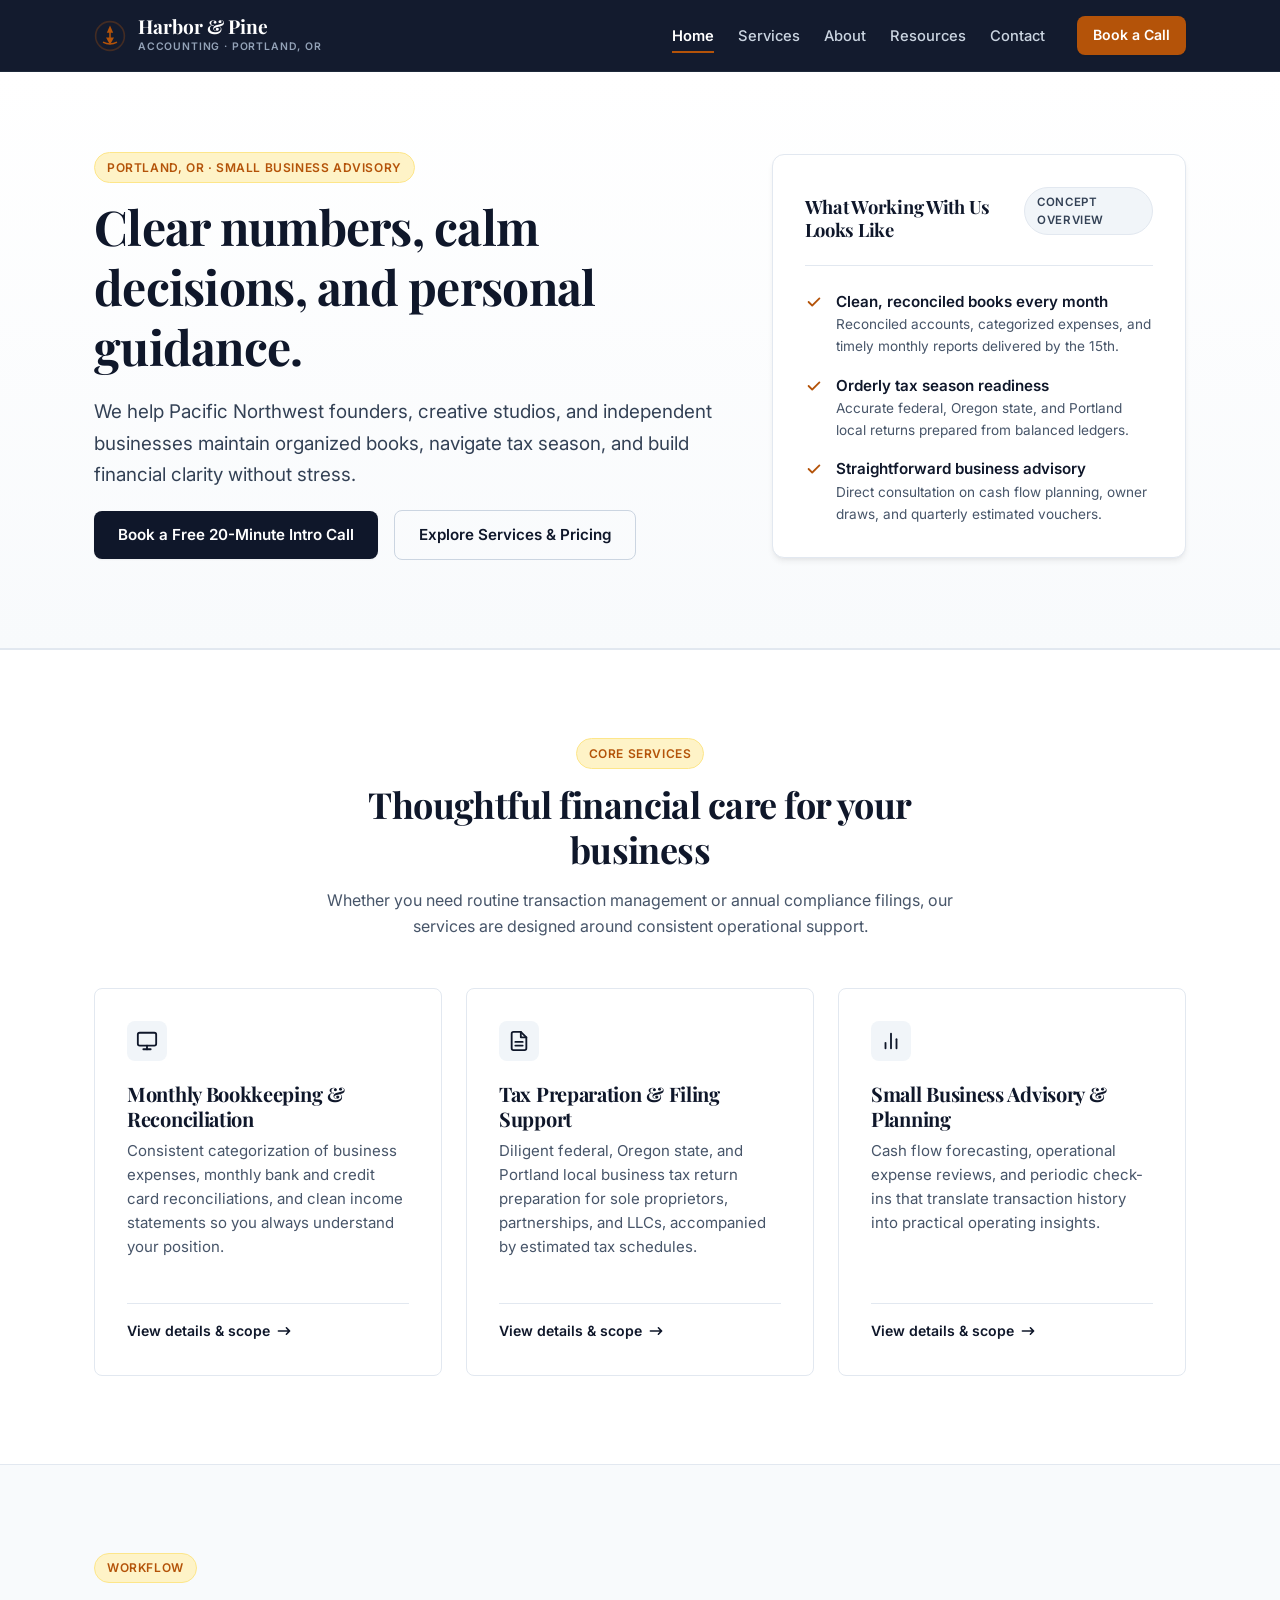
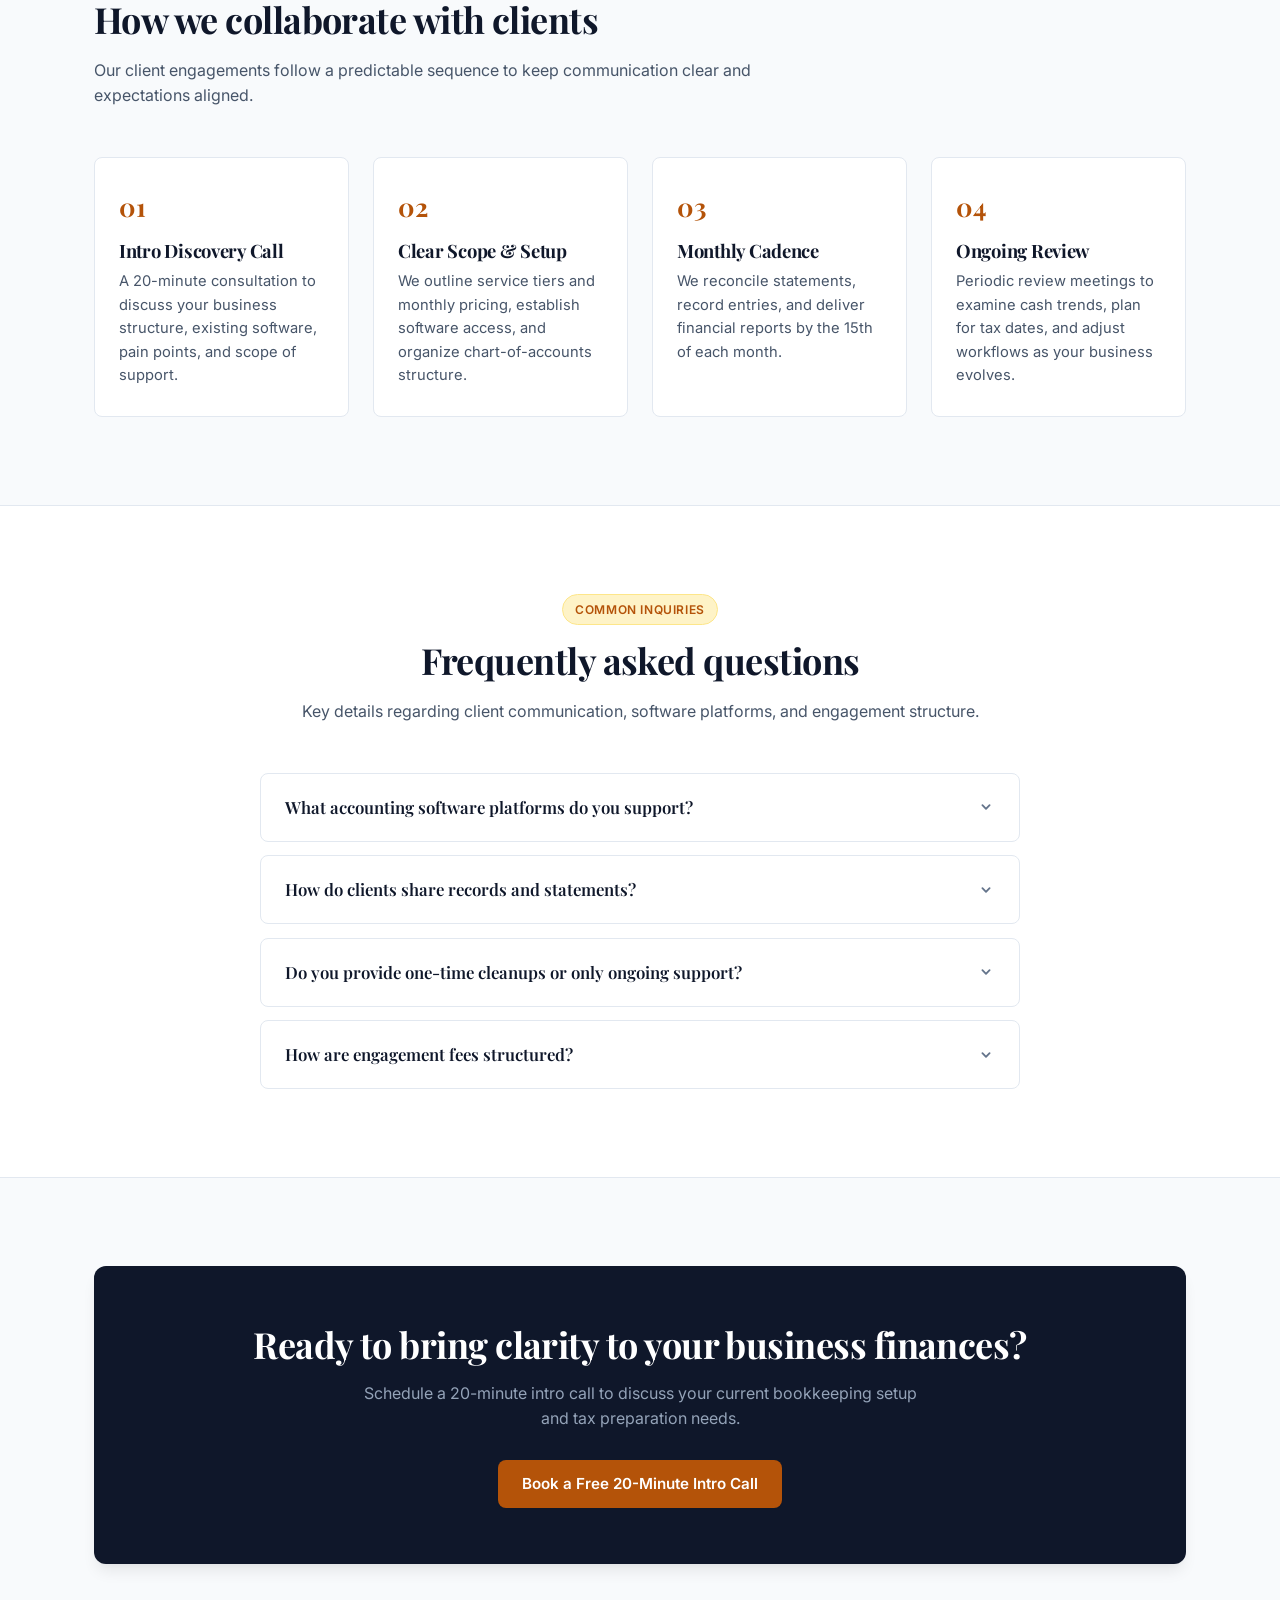
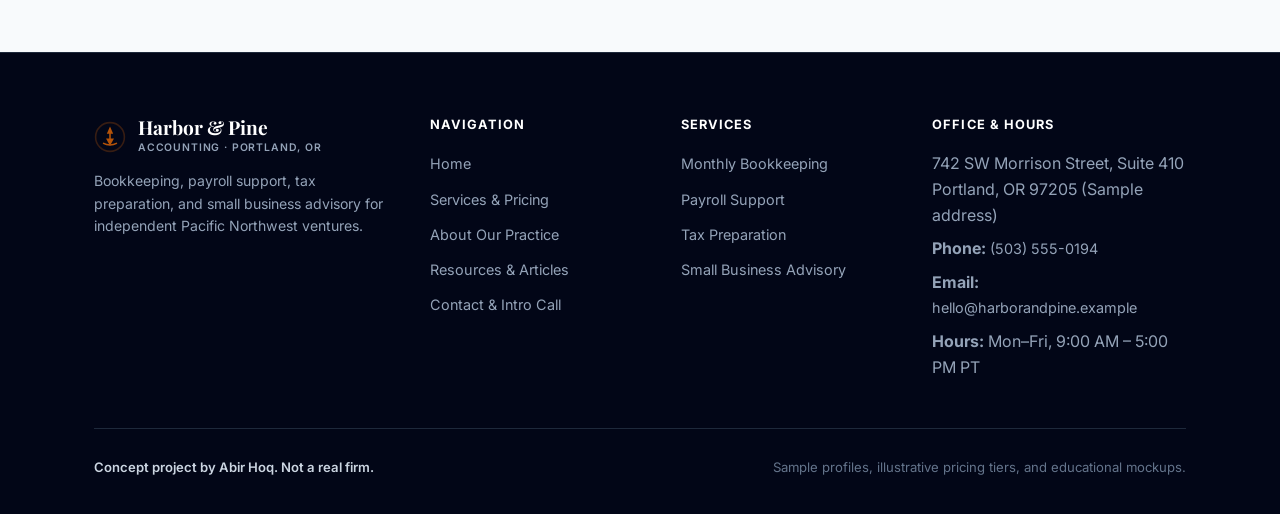
==== commit 430c0888: "Add files via upload" ====
--- a/index.html
+++ b/index.html
@@ -3,16 +3,16 @@
 <head>
   <meta charset="UTF-8">
   <meta name="viewport" content="width=device-width, initial-scale=1.0">
-  <title>Harbor &amp; Pine Accounting | Boutique Bookkeeping &amp; Advisory in Portland, OR</title>
-  <meta name="description" content="Harbor &amp; Pine Accounting provides calm, dependable bookkeeping, payroll support, tax preparation, and small business advisory for independent businesses in Portland, Oregon.">
-  <link rel="canonical" href="index.html">
-
-  <!-- Google Fonts: Lora (Serif) & Plus Jakarta Sans (Sans-Serif) -->
+  <title>Harbor &amp; Pine Accounting | Small Business Accounting in Portland, OR</title>
+  <meta name="description" content="Harbor &amp; Pine Accounting offers monthly bookkeeping, payroll support, tax preparation, and advisory for independent businesses in Portland, Oregon.">
+  <link rel="canonical" href="./index.html">
+
+  <!-- Google Fonts: Playfair Display & Inter -->
   <link rel="preconnect" href="https://fonts.googleapis.com">
   <link rel="preconnect" href="https://fonts.gstatic.com" crossorigin>
-  <link href="https://fonts.googleapis.com/css2?family=Lora:ital,wght@0,500;0,600;0,700;1,400&family=Plus+Jakarta+Sans:wght@400;500;600;700&display=swap" rel="stylesheet">
-
-  <link rel="stylesheet" href="styles.css">
+  <link href="https://fonts.googleapis.com/css2?family=Inter:wght@400;500;600;700&family=Playfair+Display:wght@600;700&display=swap" rel="stylesheet">
+
+  <link rel="stylesheet" href="./styles.css">
 
   <!-- Structured Data: LocalBusiness / AccountingService for Portland, Oregon -->
   <script type="application/ld+json">
@@ -20,7 +20,7 @@
     "@context": "https://schema.org",
     "@type": "AccountingService",
     "name": "Harbor & Pine Accounting",
-    "description": "Boutique bookkeeping, payroll support, tax preparation, and business advisory services for Portland small businesses.",
+    "description": "Bookkeeping, payroll support, tax preparation, and business advisory services for Portland small businesses.",
     "url": "https://abirhoq.github.io/harbor-and-pine/",
     "telephone": "+1-503-555-0194",
     "email": "hello@harborandpine.example",
@@ -40,15 +40,9 @@
     "openingHoursSpecification": [
       {
         "@type": "OpeningHoursSpecification",
-        "dayOfWeek": ["Monday", "Tuesday", "Wednesday", "Thursday"],
+        "dayOfWeek": ["Monday", "Tuesday", "Wednesday", "Thursday", "Friday"],
         "opens": "09:00",
         "closes": "17:00"
-      },
-      {
-        "@type": "OpeningHoursSpecification",
-        "dayOfWeek": "Friday",
-        "opens": "09:00",
-        "closes": "14:00"
       }
     ],
     "priceRange": "$$"
@@ -56,17 +50,16 @@
   </script>
 </head>
 <body>
-  <!-- Accessible Skip Link -->
   <a href="#main-content" class="skip-link">Skip to main content</a>
 
-  <!-- Shared Header -->
+  <!-- Header -->
   <header class="site-header">
     <div class="container header-container">
-      <a href="index.html" class="brand" aria-label="Harbor &amp; Pine Accounting Home">
+      <a href="./index.html" class="brand" aria-label="Harbor &amp; Pine Accounting Home">
         <svg class="brand-icon" viewBox="0 0 40 40" fill="none" aria-hidden="true">
-          <circle cx="20" cy="20" r="18" stroke="currentColor" stroke-width="2" stroke-opacity="0.25"/>
+          <circle cx="20" cy="20" r="18" stroke="currentColor" stroke-width="2" stroke-opacity="0.3"/>
           <path d="M20 7L24 16H21V22H25L20 31L15 22H19V16H16L20 7Z" fill="currentColor"/>
-          <path d="M12 28C14.5 29.5 17 30 20 30C23 30 25.5 29.5 28 28" stroke="#C29B38" stroke-width="2" stroke-linecap="round"/>
+          <path d="M12 28C14.5 29.5 17 30 20 30C23 30 25.5 29.5 28 28" stroke="currentColor" stroke-width="2" stroke-linecap="round"/>
         </svg>
         <div class="brand-text">
           <span class="brand-title">Harbor &amp; Pine</span>
@@ -87,17 +80,17 @@
         </svg>
       </button>
 
-      <!-- Nav Menu -->
+      <!-- Navigation Links -->
       <nav id="primary-nav" class="nav-menu-wrapper" aria-label="Primary navigation">
         <ul class="nav-links">
-          <li><a href="index.html" class="nav-link active" aria-current="page">Home</a></li>
-          <li><a href="services.html" class="nav-link">Services</a></li>
-          <li><a href="about.html" class="nav-link">About</a></li>
-          <li><a href="resources.html" class="nav-link">Resources</a></li>
-          <li><a href="contact.html" class="nav-link">Contact</a></li>
+          <li><a href="./index.html" class="nav-link active" aria-current="page">Home</a></li>
+          <li><a href="./services.html" class="nav-link">Services</a></li>
+          <li><a href="./about.html" class="nav-link">About</a></li>
+          <li><a href="./resources.html" class="nav-link">Resources</a></li>
+          <li><a href="./contact.html" class="nav-link">Contact</a></li>
         </ul>
         <div class="nav-cta-wrapper">
-          <a href="contact.html" class="btn btn--accent btn--sm">Book a Call</a>
+          <a href="./contact.html" class="btn btn--accent btn--sm">Book a Call</a>
         </div>
       </nav>
     </div>
@@ -110,49 +103,22 @@
       <div class="container">
         <div class="hero-grid">
           <div class="hero-content">
-            <span class="badge badge--pine">
-              <svg width="14" height="14" viewBox="0 0 24 24" fill="none" stroke="currentColor" stroke-width="2" aria-hidden="true">
-                <path d="M21 10c0 7-9 13-9 13s-9-6-9-13a9 9 0 0 1 18 0z"></path>
-                <circle cx="12" cy="10" r="3"></circle>
-              </svg>
-              Portland, Oregon · Small Business Accounting
-            </span>
+            <span class="badge">Portland, OR · Small Business Advisory</span>
             <h1>Clear numbers, calm decisions, and personal guidance.</h1>
             <p class="lead">
               We help Pacific Northwest founders, creative studios, and independent businesses maintain organized books, navigate tax season, and build financial clarity without stress.
             </p>
             <div class="btn-group">
-              <a href="contact.html" class="btn btn--primary">Book a Free 20-Minute Intro Call</a>
-              <a href="services.html" class="btn btn--secondary">Explore Services &amp; Pricing</a>
-            </div>
-            
-            <div class="hero-meta-pills">
-              <div class="pill-item">
-                <svg class="pill-icon" viewBox="0 0 20 20" fill="currentColor" aria-hidden="true">
-                  <path fill-rule="evenodd" d="M10 18a8 8 0 100-16 8 8 0 000 16zm3.707-9.293a1 1 0 00-1.414-1.414L9 10.586 7.707 9.293a1 1 0 00-1.414 1.414l2 2a1 1 0 001.414 0l4-4z" clip-rule="evenodd"/>
-                </svg>
-                <span>Routine Monthly Cadence</span>
-              </div>
-              <div class="pill-item">
-                <svg class="pill-icon" viewBox="0 0 20 20" fill="currentColor" aria-hidden="true">
-                  <path fill-rule="evenodd" d="M10 18a8 8 0 100-16 8 8 0 000 16zm3.707-9.293a1 1 0 00-1.414-1.414L9 10.586 7.707 9.293a1 1 0 00-1.414 1.414l2 2a1 1 0 001.414 0l4-4z" clip-rule="evenodd"/>
-                </svg>
-                <span>Cloud-Based Portals</span>
-              </div>
-              <div class="pill-item">
-                <svg class="pill-icon" viewBox="0 0 20 20" fill="currentColor" aria-hidden="true">
-                  <path fill-rule="evenodd" d="M10 18a8 8 0 100-16 8 8 0 000 16zm3.707-9.293a1 1 0 00-1.414-1.414L9 10.586 7.707 9.293a1 1 0 00-1.414 1.414l2 2a1 1 0 001.414 0l4-4z" clip-rule="evenodd"/>
-                </svg>
-                <span>Direct Personal Communication</span>
-              </div>
-            </div>
-          </div>
-
-          <!-- Hero Overview Card -->
-          <div class="hero-card" aria-label="Core operational pillars">
+              <a href="./contact.html" class="btn btn--primary">Book a Free 20-Minute Intro Call</a>
+              <a href="./services.html" class="btn btn--secondary">Explore Services &amp; Pricing</a>
+            </div>
+          </div>
+
+          <!-- Hero Highlight Card -->
+          <div class="hero-card">
             <div class="hero-card-header">
-              <h3 class="hero-card-title">What Working With Us Looks Like</h3>
-              <span class="badge badge--sample">Concept overview</span>
+              <h3 style="font-size: 1.15rem; margin: 0;">What Working With Us Looks Like</h3>
+              <span class="badge badge--sample">Concept Overview</span>
             </div>
             <div class="hero-card-list">
               <div class="hero-card-item">
@@ -160,8 +126,8 @@
                   <path fill-rule="evenodd" d="M16.707 5.293a1 1 0 010 1.414l-8 8a1 1 0 01-1.414 0l-4-4a1 1 0 011.414-1.414L8 12.586l7.293-7.293a1 1 0 011.414 0z" clip-rule="evenodd"/>
                 </svg>
                 <div>
-                  <div class="hero-card-item-title">Clean, reconciled books every month</div>
-                  <div class="hero-card-item-desc">Balanced bank feeds, categorized receipts, and reliable statements delivered by the 15th.</div>
+                  <div style="font-weight: 600; font-size: 0.95rem; color: var(--color-navy-800);">Clean, reconciled books every month</div>
+                  <div style="font-size: 0.85rem; color: var(--color-text-muted);">Reconciled accounts, categorized expenses, and timely monthly reports delivered by the 15th.</div>
                 </div>
               </div>
               <div class="hero-card-item">
@@ -169,8 +135,8 @@
                   <path fill-rule="evenodd" d="M16.707 5.293a1 1 0 010 1.414l-8 8a1 1 0 01-1.414 0l-4-4a1 1 0 011.414-1.414L8 12.586l7.293-7.293a1 1 0 011.414 0z" clip-rule="evenodd"/>
                 </svg>
                 <div>
-                  <div class="hero-card-item-title">Orderly tax season readiness</div>
-                  <div class="hero-card-item-desc">Accurate federal and Oregon state filings prepared directly from balanced records.</div>
+                  <div style="font-weight: 600; font-size: 0.95rem; color: var(--color-navy-800);">Orderly tax season readiness</div>
+                  <div style="font-size: 0.85rem; color: var(--color-text-muted);">Accurate federal, Oregon state, and Portland local returns prepared from balanced ledgers.</div>
                 </div>
               </div>
               <div class="hero-card-item">
@@ -178,8 +144,8 @@
                   <path fill-rule="evenodd" d="M16.707 5.293a1 1 0 010 1.414l-8 8a1 1 0 01-1.414 0l-4-4a1 1 0 011.414-1.414L8 12.586l7.293-7.293a1 1 0 011.414 0z" clip-rule="evenodd"/>
                 </svg>
                 <div>
-                  <div class="hero-card-item-title">Straightforward advisory guidance</div>
-                  <div class="hero-card-item-desc">Clear answers to payroll questions, cash flow timing, and quarterly tax schedules.</div>
+                  <div style="font-weight: 600; font-size: 0.95rem; color: var(--color-navy-800);">Straightforward business advisory</div>
+                  <div style="font-size: 0.85rem; color: var(--color-text-muted);">Direct consultation on cash flow planning, owner draws, and quarterly estimated vouchers.</div>
                 </div>
               </div>
             </div>
@@ -188,19 +154,18 @@
       </div>
     </section>
 
-    <!-- Service Highlights (3 Core Cards) -->
+    <!-- Core Services -->
     <section class="section section--alt">
       <div class="container">
         <div class="section-header section-header--center">
-          <span class="badge">Core Practice Areas</span>
+          <span class="badge">Core Services</span>
           <h2>Thoughtful financial care for your business</h2>
           <p>
-            Whether you need day-to-day transaction organization, periodic compliance filings, or big-picture advisory, our services are designed to fit your operational rhythm.
+            Whether you need routine transaction management or annual compliance filings, our services are designed around consistent operational support.
           </p>
         </div>
 
         <div class="card-grid-3">
-          <!-- Service Card 1 -->
           <article class="service-card">
             <div class="service-card-icon" aria-hidden="true">
               <svg viewBox="0 0 24 24" fill="none" stroke="currentColor" stroke-width="2" stroke-linecap="round" stroke-linejoin="round">
@@ -209,11 +174,11 @@
                 <line x1="12" y1="17" x2="12" y2="21"/>
               </svg>
             </div>
-            <h3 class="service-card-title">Monthly Bookkeeping &amp; Reconciliation</h3>
+            <h3 style="font-size: 1.25rem;">Monthly Bookkeeping &amp; Reconciliation</h3>
             <p class="service-card-body">
-              Consistent categorization of business expenses, monthly bank and credit card reconciliations, and clean income statements so you always know where you stand.
-            </p>
-            <a href="services.html#bookkeeping" class="service-card-link">
+              Consistent categorization of business expenses, monthly bank and credit card reconciliations, and clean income statements so you always understand your position.
+            </p>
+            <a href="./services.html#bookkeeping" class="service-card-link">
               <span>View details &amp; scope</span>
               <svg width="16" height="16" viewBox="0 0 20 20" fill="currentColor" aria-hidden="true">
                 <path fill-rule="evenodd" d="M12.293 5.293a1 1 0 011.414 0l4 4a1 1 0 010 1.414l-4 4a1 1 0 01-1.414-1.414L14.586 11H3a1 1 0 110-2h11.586l-2.293-2.293a1 1 0 010-1.414z" clip-rule="evenodd"/>
@@ -221,7 +186,6 @@
             </a>
           </article>
 
-          <!-- Service Card 2 -->
           <article class="service-card">
             <div class="service-card-icon" aria-hidden="true">
               <svg viewBox="0 0 24 24" fill="none" stroke="currentColor" stroke-width="2" stroke-linecap="round" stroke-linejoin="round">
@@ -229,14 +193,13 @@
                 <polyline points="14 2 14 8 20 8"/>
                 <line x1="16" y1="13" x2="8" y2="13"/>
                 <line x1="16" y1="17" x2="8" y2="17"/>
-                <polyline points="10 9 9 9 8 9"/>
-              </svg>
-            </div>
-            <h3 class="service-card-title">Tax Preparation &amp; Filing Support</h3>
+              </svg>
+            </div>
+            <h3 style="font-size: 1.25rem;">Tax Preparation &amp; Filing Support</h3>
             <p class="service-card-body">
               Diligent federal, Oregon state, and Portland local business tax return preparation for sole proprietors, partnerships, and LLCs, accompanied by estimated tax schedules.
             </p>
-            <a href="services.html#tax-prep" class="service-card-link">
+            <a href="./services.html#tax-prep" class="service-card-link">
               <span>View details &amp; scope</span>
               <svg width="16" height="16" viewBox="0 0 20 20" fill="currentColor" aria-hidden="true">
                 <path fill-rule="evenodd" d="M12.293 5.293a1 1 0 011.414 0l4 4a1 1 0 010 1.414l-4 4a1 1 0 01-1.414-1.414L14.586 11H3a1 1 0 110-2h11.586l-2.293-2.293a1 1 0 010-1.414z" clip-rule="evenodd"/>
@@ -244,7 +207,6 @@
             </a>
           </article>
 
-          <!-- Service Card 3 -->
           <article class="service-card">
             <div class="service-card-icon" aria-hidden="true">
               <svg viewBox="0 0 24 24" fill="none" stroke="currentColor" stroke-width="2" stroke-linecap="round" stroke-linejoin="round">
@@ -253,11 +215,11 @@
                 <line x1="6" y1="20" x2="6" y2="14"/>
               </svg>
             </div>
-            <h3 class="service-card-title">Small Business Advisory &amp; Planning</h3>
+            <h3 style="font-size: 1.25rem;">Small Business Advisory &amp; Planning</h3>
             <p class="service-card-body">
-              Cash flow forecasting, operational expense reviews, and quarterly check-ins that translate raw transaction data into actionable business insight.
-            </p>
-            <a href="services.html#advisory" class="service-card-link">
+              Cash flow forecasting, operational expense reviews, and periodic check-ins that translate transaction history into practical operating insights.
+            </p>
+            <a href="./services.html#advisory" class="service-card-link">
               <span>View details &amp; scope</span>
               <svg width="16" height="16" viewBox="0 0 20 20" fill="currentColor" aria-hidden="true">
                 <path fill-rule="evenodd" d="M12.293 5.293a1 1 0 011.414 0l4 4a1 1 0 010 1.414l-4 4a1 1 0 01-1.414-1.414L14.586 11H3a1 1 0 110-2h11.586l-2.293-2.293a1 1 0 010-1.414z" clip-rule="evenodd"/>
@@ -268,66 +230,65 @@
       </div>
     </section>
 
-    <!-- How We Work (4-Step Workflow Section) -->
+    <!-- 4-Step Process -->
     <section class="section">
       <div class="container">
         <div class="section-header">
-          <span class="badge badge--pine">Our Workflow</span>
+          <span class="badge">Workflow</span>
           <h2>How we collaborate with clients</h2>
           <p>
-            We believe accounting works best when expectations are clear, communication is regular, and there are no surprise procedures.
+            Our client engagements follow a predictable sequence to keep communication clear and expectations aligned.
           </p>
         </div>
 
         <div class="process-grid-4">
           <div class="process-step">
             <div class="step-number" aria-hidden="true">01</div>
-            <h3 class="step-title">Intro Discovery Call</h3>
-            <p class="step-desc">
-              A 20-minute discussion to understand your business model, current software tools, pain points, and specific service needs.
+            <h3 style="font-size: 1.15rem;">Intro Discovery Call</h3>
+            <p style="font-size: 0.92rem; color: var(--color-text-muted);">
+              A 20-minute consultation to discuss your business structure, existing software, pain points, and scope of support.
             </p>
           </div>
 
           <div class="process-step">
             <div class="step-number" aria-hidden="true">02</div>
-            <h3 class="step-title">Clear Scope &amp; Setup</h3>
-            <p class="step-desc">
-              We define a transparent agreement with sample flat-rate monthly pricing and securely connect read-only access to your accounts.
+            <h3 style="font-size: 1.15rem;">Clear Scope &amp; Setup</h3>
+            <p style="font-size: 0.92rem; color: var(--color-text-muted);">
+              We outline service tiers and monthly pricing, establish software access, and organize chart-of-accounts structure.
             </p>
           </div>
 
           <div class="process-step">
             <div class="step-number" aria-hidden="true">03</div>
-            <h3 class="step-title">Routine Monthly Cadence</h3>
-            <p class="step-desc">
-              We reconcile statements, categorize expenses, and deliver clean financial statements by the 15th of every month.
+            <h3 style="font-size: 1.15rem;">Monthly Cadence</h3>
+            <p style="font-size: 0.92rem; color: var(--color-text-muted);">
+              We reconcile statements, record entries, and deliver financial reports by the 15th of each month.
             </p>
           </div>
 
           <div class="process-step">
             <div class="step-number" aria-hidden="true">04</div>
-            <h3 class="step-title">Review &amp; Ongoing Strategy</h3>
-            <p class="step-desc">
-              Quarterly check-ins to review cash trends, coordinate upcoming tax deadlines, and answer questions as your business grows.
+            <h3 style="font-size: 1.15rem;">Ongoing Review</h3>
+            <p style="font-size: 0.92rem; color: var(--color-text-muted);">
+              Periodic review meetings to examine cash trends, plan for tax dates, and adjust workflows as your business evolves.
             </p>
           </div>
         </div>
       </div>
     </section>
 
-    <!-- FAQ Section (Accordion) -->
+    <!-- FAQ Accordion -->
     <section class="section section--alt">
       <div class="container">
         <div class="section-header section-header--center">
-          <span class="badge">Frequently Asked Questions</span>
-          <h2>Common questions about accounting consulting</h2>
+          <span class="badge">Common Inquiries</span>
+          <h2>Frequently asked questions</h2>
           <p>
-            A quick overview of what to expect when partnering with an outside accounting advisory practice.
+            Key details regarding client communication, software platforms, and engagement structure.
           </p>
         </div>
 
         <div class="faq-list">
-          <!-- FAQ Item 1 -->
           <div class="faq-item">
             <button class="faq-question" type="button" aria-expanded="false">
               <span>What accounting software platforms do you support?</span>
@@ -337,83 +298,65 @@
             </button>
             <div class="faq-answer">
               <p>
-                We primarily collaborate with businesses using cloud-based platforms such as QuickBooks Online and Xero. If you are currently working with spreadsheets or a desktop system, we can assist with organizing and transitioning your chart of accounts during the onboarding phase.
+                We primarily work with cloud platforms like QuickBooks Online and Xero. If you currently use spreadsheets or desktop software, we assist with initial chart of accounts setup during onboarding.
               </p>
             </div>
           </div>
 
-          <!-- FAQ Item 2 -->
           <div class="faq-item">
             <button class="faq-question" type="button" aria-expanded="false">
-              <span>How do we securely share bank statements and receipts?</span>
+              <span>How do clients share records and statements?</span>
               <svg class="faq-icon" viewBox="0 0 20 20" fill="currentColor" aria-hidden="true">
                 <path fill-rule="evenodd" d="M5.293 7.293a1 1 0 011.414 0L10 10.586l3.293-3.293a1 1 0 111.414 1.414l-4 4a1 1 0 01-1.414 0l-4-4a1 1 0 010-1.414z" clip-rule="evenodd"/>
               </svg>
             </button>
             <div class="faq-answer">
               <p>
-                We emphasize client privacy and security. Clients utilize encrypted document portals and read-only bank feed integrations. We do not ask clients to email unencrypted spreadsheets containing sensitive tax identification or banking details.
+                Clients connect read-only bank feeds directly within their accounting software and submit receipts and invoices via standard cloud storage links.
               </p>
             </div>
           </div>
 
-          <!-- FAQ Item 3 -->
           <div class="faq-item">
             <button class="faq-question" type="button" aria-expanded="false">
-              <span>Do you provide ongoing monthly bookkeeping or one-time project cleanup?</span>
+              <span>Do you provide one-time cleanups or only ongoing support?</span>
               <svg class="faq-icon" viewBox="0 0 20 20" fill="currentColor" aria-hidden="true">
                 <path fill-rule="evenodd" d="M5.293 7.293a1 1 0 011.414 0L10 10.586l3.293-3.293a1 1 0 111.414 1.414l-4 4a1 1 0 01-1.414 0l-4-4a1 1 0 010-1.414z" clip-rule="evenodd"/>
               </svg>
             </button>
             <div class="faq-answer">
               <p>
-                Our core service focuses on ongoing monthly partnerships because continuous reconciliation provides the most reliable financial visibility. However, we also conduct diagnostic record cleanups for new clients whose prior quarters or tax years require catch-up reconciliation.
+                Our core focus is ongoing monthly support. When taking on new clients who are behind on historical reconciliations, we perform an onboarding catch-up review before starting the regular monthly cycle.
               </p>
             </div>
           </div>
 
-          <!-- FAQ Item 4 -->
           <div class="faq-item">
             <button class="faq-question" type="button" aria-expanded="false">
-              <span>How does tax preparation integrate with monthly bookkeeping?</span>
+              <span>How are engagement fees structured?</span>
               <svg class="faq-icon" viewBox="0 0 20 20" fill="currentColor" aria-hidden="true">
                 <path fill-rule="evenodd" d="M5.293 7.293a1 1 0 011.414 0L10 10.586l3.293-3.293a1 1 0 111.414 1.414l-4 4a1 1 0 01-1.414 0l-4-4a1 1 0 010-1.414z" clip-rule="evenodd"/>
               </svg>
             </button>
             <div class="faq-answer">
               <p>
-                When your transactions are categorized and reconciled monthly, year-end tax preparation becomes an orderly, predictable process. Your annual return is compiled directly from balanced ledgers, avoiding the delays associated with reconstructing a full year of records in April.
+                Fees are billed as flat monthly retainers based on monthly transaction volume, account counts, and payroll complexity. You can view representative tiers on our Services &amp; Pricing page.
               </p>
             </div>
           </div>
-
-          <!-- FAQ Item 5 -->
-          <div class="faq-item">
-            <button class="faq-question" type="button" aria-expanded="false">
-              <span>How are fees structured?</span>
-              <svg class="faq-icon" viewBox="0 0 20 20" fill="currentColor" aria-hidden="true">
-                <path fill-rule="evenodd" d="M5.293 7.293a1 1 0 011.414 0L10 10.586l3.293-3.293a1 1 0 111.414 1.414l-4 4a1 1 0 01-1.414 0l-4-4a1 1 0 010-1.414z" clip-rule="evenodd"/>
-              </svg>
-            </button>
-            <div class="faq-answer">
-              <p>
-                We use transparent, flat-rate monthly pricing tiers based on transaction volume, account quantity, and specific advisory requirements. You can review representative figures on our services page under the sample pricing section.
-              </p>
-            </div>
-          </div>
         </div>
       </div>
     </section>
 
-    <!-- Closing CTA Section -->
+    <!-- Closing CTA -->
     <section class="section">
       <div class="container">
         <div class="cta-banner">
           <h2>Ready to bring clarity to your business finances?</h2>
           <p>
-            Schedule a calm, 20-minute introductory conversation to discuss your bookkeeping, payroll support, or upcoming Oregon tax filing needs.
+            Schedule a 20-minute intro call to discuss your current bookkeeping setup and tax preparation needs.
           </p>
-          <a href="contact.html" class="btn btn--accent">Book a Free 20-Minute Intro Call</a>
+          <a href="./contact.html" class="btn btn--accent">Book a Free 20-Minute Intro Call</a>
         </div>
       </div>
     </section>
@@ -423,13 +366,12 @@
   <footer class="site-footer">
     <div class="container">
       <div class="footer-grid">
-        <!-- Col 1: Brand & Concept Note -->
         <div class="footer-brand">
           <div class="brand">
-            <svg class="brand-icon" style="color: #4E8775;" viewBox="0 0 40 40" fill="none" aria-hidden="true">
-              <circle cx="20" cy="20" r="18" stroke="currentColor" stroke-width="2" stroke-opacity="0.25"/>
+            <svg class="brand-icon" viewBox="0 0 40 40" fill="none" aria-hidden="true">
+              <circle cx="20" cy="20" r="18" stroke="currentColor" stroke-width="2" stroke-opacity="0.3"/>
               <path d="M20 7L24 16H21V22H25L20 31L15 22H19V16H16L20 7Z" fill="currentColor"/>
-              <path d="M12 28C14.5 29.5 17 30 20 30C23 30 25.5 29.5 28 28" stroke="#C29B38" stroke-width="2" stroke-linecap="round"/>
+              <path d="M12 28C14.5 29.5 17 30 20 30C23 30 25.5 29.5 28 28" stroke="currentColor" stroke-width="2" stroke-linecap="round"/>
             </svg>
             <div class="brand-text">
               <span class="brand-title">Harbor &amp; Pine</span>
@@ -437,56 +379,51 @@
             </div>
           </div>
           <p class="footer-brand-desc">
-            Thoughtful bookkeeping, payroll support, tax preparation, and small business advisory for independent Pacific Northwest ventures.
+            Bookkeeping, payroll support, tax preparation, and small business advisory for independent Pacific Northwest ventures.
           </p>
         </div>
 
-        <!-- Col 2: Navigation Links -->
         <div>
           <h4 class="footer-col-title">Navigation</h4>
           <ul class="footer-links">
-            <li><a href="index.html" class="footer-link">Home</a></li>
-            <li><a href="services.html" class="footer-link">Services &amp; Pricing</a></li>
-            <li><a href="about.html" class="footer-link">About Our Practice</a></li>
-            <li><a href="resources.html" class="footer-link">Resources &amp; Articles</a></li>
-            <li><a href="contact.html" class="footer-link">Contact &amp; Intro Call</a></li>
+            <li><a href="./index.html" class="footer-link">Home</a></li>
+            <li><a href="./services.html" class="footer-link">Services &amp; Pricing</a></li>
+            <li><a href="./about.html" class="footer-link">About Our Practice</a></li>
+            <li><a href="./resources.html" class="footer-link">Resources &amp; Articles</a></li>
+            <li><a href="./contact.html" class="footer-link">Contact &amp; Intro Call</a></li>
           </ul>
         </div>
 
-        <!-- Col 3: Services -->
         <div>
           <h4 class="footer-col-title">Services</h4>
           <ul class="footer-links">
-            <li><a href="services.html#bookkeeping" class="footer-link">Monthly Bookkeeping</a></li>
-            <li><a href="services.html#payroll" class="footer-link">Payroll Support</a></li>
-            <li><a href="services.html#tax-prep" class="footer-link">Tax Preparation</a></li>
-            <li><a href="services.html#advisory" class="footer-link">Small Business Advisory</a></li>
+            <li><a href="./services.html#bookkeeping" class="footer-link">Monthly Bookkeeping</a></li>
+            <li><a href="./services.html#payroll" class="footer-link">Payroll Support</a></li>
+            <li><a href="./services.html#tax-prep" class="footer-link">Tax Preparation</a></li>
+            <li><a href="./services.html#advisory" class="footer-link">Small Business Advisory</a></li>
           </ul>
         </div>
 
-        <!-- Col 4: Fictional Office & Hours -->
-        <div class="footer-contact-info">
-          <h4 class="footer-col-title">Portland Studio</h4>
-          <p>742 SW Morrison Street, Suite 410<br>Portland, Oregon 97205</p>
-          <p><strong>Phone:</strong> <a href="tel:5035550194" class="footer-link">(503) 555-0194</a></p>
-          <p><strong>Email:</strong> <a href="mailto:hello@harborandpine.example" class="footer-link">hello@harborandpine.example</a></p>
-          <p><strong>Hours:</strong> Mon–Thu 9am–5pm PST, Fri 9am–2pm PST</p>
-        </div>
-      </div>
-
-      <!-- Bottom Legal & Mandatory Concept Disclaimer -->
+        <div>
+          <h4 class="footer-col-title">Office &amp; Hours</h4>
+          <p style="margin-bottom: 0.5rem; color: #94A3B8;">742 SW Morrison Street, Suite 410<br>Portland, OR 97205 (Sample address)</p>
+          <p style="margin-bottom: 0.5rem; color: #94A3B8;"><strong>Phone:</strong> <a href="tel:5035550194" class="footer-link">(503) 555-0194</a></p>
+          <p style="margin-bottom: 0.5rem; color: #94A3B8;"><strong>Email:</strong> <a href="mailto:hello@harborandpine.example" class="footer-link">hello@harborandpine.example</a></p>
+          <p style="color: #94A3B8;"><strong>Hours:</strong> Mon–Fri, 9:00 AM – 5:00 PM PT</p>
+        </div>
+      </div>
+
       <div class="footer-bottom">
         <div>
           <span class="footer-disclaimer-highlight">Concept project by Abir Hoq. Not a real firm.</span>
-          <span>· Created for portfolio demonstration purposes only.</span>
         </div>
         <div>
-          <span>All profiles, rates, and scenarios are fictional concept representations.</span>
+          <span>Sample profiles, illustrative pricing tiers, and educational mockups.</span>
         </div>
       </div>
     </div>
   </footer>
 
-  <script src="script.js"></script>
+  <script src="./script.js"></script>
 </body>
 </html>
--- a/styles.css
+++ b/styles.css
@@ -1,68 +1,63 @@
 /* ==========================================================================
    HARBOR & PINE ACCOUNTING - STYLESHEET
-   Portland, Oregon | Portfolio Concept Project
+   Portland, Oregon | Concept Portfolio Project
    ========================================================================== */
 
-/* --- 1. CSS Custom Properties / Design Tokens --- */
+/* --- 1. Custom Properties / Design Tokens --- */
 :root {
-  /* Color Palette */
-  --color-bg: #F9F9FB;
+  /* Palette */
+  --color-bg: #F8FAFC;
   --color-surface: #FFFFFF;
-  --color-surface-alt: #F1F5F9;
-  --color-surface-tint: #F7F5EE;
-  
-  --color-navy-900: #0A0F1D;
+  --color-surface-subtle: #F1F5F9;
+  --color-surface-card: #FFFFFF;
+
+  --color-navy-900: #020617;
   --color-navy-800: #0F172A;
   --color-navy-700: #1E293B;
   --color-navy-600: #334155;
-  
-  --color-pine-800: #1B382F;
-  --color-pine-700: #264E41;
-  --color-pine-100: #EAF2EE;
-  
-  --color-accent: #C29B38;
-  --color-accent-hover: #AB852C;
-  --color-accent-light: #FBF6EA;
-  --color-accent-border: #E8D39E;
-  
+
+  --color-accent: #B45309;
+  --color-accent-hover: #92400E;
+  --color-accent-subtle: #FEF3C7;
+  --color-accent-border: #FDE68A;
+
   --color-text-main: #0F172A;
-  --color-text-muted: #526071;
-  --color-text-subtle: #7A899C;
+  --color-text-muted: #475569;
+  --color-text-subtle: #64748B;
   --color-text-inverse: #FFFFFF;
-  
+
   --color-border: #E2E8F0;
-  --color-border-dark: #CBD5E1;
-  
+  --color-border-hover: #CBD5E1;
+
   --color-error: #B91C1C;
   --color-error-bg: #FEF2F2;
   --color-error-border: #FCA5A5;
-  
+
   --color-success: #15803D;
   --color-success-bg: #F0FDF4;
   --color-success-border: #86EFAC;
-  
+
   /* Typography */
-  --font-serif: 'Lora', Georgia, 'Times New Roman', serif;
-  --font-sans: 'Plus Jakarta Sans', -apple-system, BlinkMacSystemFont, 'Segoe UI', Roboto, sans-serif;
-  
-  /* Radii & Shadows */
+  --font-serif: 'Playfair Display', Georgia, Cambria, serif;
+  --font-sans: 'Inter', -apple-system, BlinkMacSystemFont, 'Segoe UI', Roboto, Helvetica, Arial, sans-serif;
+
+  /* Elevation & Shape */
   --radius-sm: 4px;
   --radius-md: 8px;
-  --radius-lg: 14px;
+  --radius-lg: 12px;
   --radius-full: 9999px;
-  
-  --shadow-sm: 0 1px 3px rgba(15, 23, 42, 0.05);
-  --shadow-md: 0 4px 12px rgba(15, 23, 42, 0.06), 0 1px 3px rgba(15, 23, 42, 0.04);
-  --shadow-lg: 0 10px 25px -4px rgba(15, 23, 42, 0.08), 0 4px 10px -2px rgba(15, 23, 42, 0.04);
-  
+
+  --shadow-sm: 0 1px 2px 0 rgba(0, 0, 0, 0.05);
+  --shadow-md: 0 4px 6px -1px rgba(0, 0, 0, 0.07), 0 2px 4px -2px rgba(0, 0, 0, 0.05);
+  --shadow-lg: 0 10px 15px -3px rgba(0, 0, 0, 0.08), 0 4px 6px -4px rgba(0, 0, 0, 0.04);
+
   /* Layout */
-  --container-max: 1160px;
-  --header-height: 76px;
-  --transition-fast: 0.18s ease-in-out;
-  --transition-base: 0.25s ease-in-out;
-}
-
-/* --- 2. CSS Reset & Base Rules --- */
+  --container-max: 1140px;
+  --header-height: 72px;
+  --transition: 0.18s ease-in-out;
+}
+
+/* --- 2. Reset & Base --- */
 *, *::before, *::after {
   box-sizing: border-box;
   margin: 0;
@@ -78,14 +73,13 @@
 body {
   font-family: var(--font-sans);
   font-size: 1rem;
-  line-height: 1.65;
+  line-height: 1.6;
   color: var(--color-text-main);
   background-color: var(--color-bg);
   min-height: 100vh;
   display: flex;
   flex-direction: column;
   -webkit-font-smoothing: antialiased;
-  -moz-osx-font-smoothing: grayscale;
 }
 
 main {
@@ -100,7 +94,7 @@
 a {
   color: inherit;
   text-decoration: none;
-  transition: color var(--transition-fast);
+  transition: color var(--transition), border-color var(--transition);
 }
 
 button, input, select, textarea {
@@ -118,25 +112,23 @@
   list-style: none;
 }
 
-/* Accessibility: Focus rings */
 :focus-visible {
   outline: 2px solid var(--color-accent);
   outline-offset: 3px;
 }
 
-/* Skip link for screen reader accessibility */
 .skip-link {
   position: absolute;
   top: -100px;
   left: 20px;
-  background-color: var(--color-navy-800);
-  color: var(--color-text-inverse);
-  padding: 10px 18px;
+  background: var(--color-navy-800);
+  color: #FFFFFF;
+  padding: 8px 16px;
+  font-weight: 600;
   font-size: 0.9rem;
-  font-weight: 600;
+  z-index: 1000;
   border-radius: var(--radius-sm);
-  z-index: 1000;
-  transition: top var(--transition-fast);
+  transition: top var(--transition);
 }
 .skip-link:focus {
   top: 16px;
@@ -147,23 +139,23 @@
   font-family: var(--font-serif);
   color: var(--color-navy-800);
   line-height: 1.25;
-  font-weight: 600;
+  font-weight: 700;
   letter-spacing: -0.015em;
 }
 
 h1 {
-  font-size: clamp(2.1rem, 4.5vw, 3.25rem);
+  font-size: clamp(2rem, 4vw, 3rem);
   margin-bottom: 1.25rem;
 }
 
 h2 {
-  font-size: clamp(1.65rem, 3.2vw, 2.35rem);
+  font-size: clamp(1.6rem, 3vw, 2.25rem);
   margin-bottom: 1rem;
 }
 
 h3 {
-  font-size: clamp(1.2rem, 2.2vw, 1.45rem);
-  margin-bottom: 0.65rem;
+  font-size: clamp(1.2rem, 2vw, 1.45rem);
+  margin-bottom: 0.5rem;
 }
 
 p {
@@ -176,12 +168,12 @@
 }
 
 .lead {
-  font-size: clamp(1.05rem, 1.8vw, 1.2rem);
-  line-height: 1.7;
+  font-size: clamp(1.05rem, 1.8vw, 1.18rem);
+  line-height: 1.65;
   color: var(--color-navy-600);
 }
 
-/* --- 4. Layout & Utilities --- */
+/* --- 4. Layout & Containers --- */
 .container {
   width: 100%;
   max-width: var(--container-max);
@@ -198,8 +190,8 @@
 
 @media (min-width: 768px) {
   .section {
-    padding-top: 6rem;
-    padding-bottom: 6rem;
+    padding-top: 5.5rem;
+    padding-bottom: 5.5rem;
   }
 }
 
@@ -209,15 +201,9 @@
   border-bottom: 1px solid var(--color-border);
 }
 
-.section--subtle {
-  background-color: var(--color-surface-tint);
-  border-top: 1px solid var(--color-accent-border);
-  border-bottom: 1px solid var(--color-accent-border);
-}
-
 .section-header {
   max-width: 680px;
-  margin-bottom: 3.25rem;
+  margin-bottom: 3rem;
 }
 
 .section-header--center {
@@ -226,51 +212,43 @@
   margin-right: auto;
 }
 
-/* Badges & Tags */
+/* Badges */
 .badge {
   display: inline-flex;
   align-items: center;
-  gap: 0.45rem;
-  padding: 0.35rem 0.85rem;
-  font-size: 0.78rem;
+  gap: 0.4rem;
+  padding: 0.3rem 0.75rem;
+  font-size: 0.75rem;
   font-weight: 600;
   letter-spacing: 0.05em;
   text-transform: uppercase;
   border-radius: var(--radius-full);
-  margin-bottom: 1rem;
-  background-color: var(--color-accent-light);
-  color: var(--color-accent-hover);
+  margin-bottom: 0.85rem;
+  background-color: var(--color-accent-subtle);
+  color: var(--color-accent);
   border: 1px solid var(--color-accent-border);
 }
 
-.badge--pine {
-  background-color: var(--color-pine-100);
-  color: var(--color-pine-700);
-  border-color: #C3DAD1;
-}
-
 .badge--sample {
-  background-color: #F1F5F9;
-  color: #475569;
-  border: 1px dashed #CBD5E1;
-  font-style: italic;
-  text-transform: none;
-  letter-spacing: 0;
-  font-size: 0.75rem;
-  padding: 0.25rem 0.65rem;
-}
-
-/* Button Component */
+  background-color: var(--color-surface-subtle);
+  color: var(--color-navy-600);
+  border: 1px solid var(--color-border);
+  text-transform: uppercase;
+  letter-spacing: 0.05em;
+  font-size: 0.72rem;
+}
+
+/* Buttons */
 .btn {
   display: inline-flex;
   align-items: center;
   justify-content: center;
   gap: 0.5rem;
-  padding: 0.82rem 1.65rem;
+  padding: 0.75rem 1.5rem;
   font-size: 0.95rem;
   font-weight: 600;
   border-radius: var(--radius-md);
-  transition: all var(--transition-fast);
+  transition: all var(--transition);
   text-align: center;
   white-space: nowrap;
 }
@@ -288,21 +266,19 @@
 
 .btn--accent {
   background-color: var(--color-accent);
-  color: var(--color-navy-900);
-  font-weight: 700;
-  box-shadow: 0 2px 8px rgba(194, 155, 56, 0.25);
+  color: #FFFFFF;
+  box-shadow: var(--shadow-sm);
 }
 .btn--accent:hover {
   background-color: var(--color-accent-hover);
-  color: #FFFFFF;
   transform: translateY(-1px);
-  box-shadow: 0 4px 14px rgba(194, 155, 56, 0.35);
+  box-shadow: var(--shadow-md);
 }
 
 .btn--secondary {
   background-color: transparent;
   color: var(--color-navy-800);
-  border: 1px solid var(--color-border-dark);
+  border: 1px solid var(--color-border-hover);
 }
 .btn--secondary:hover {
   background-color: var(--color-surface);
@@ -311,7 +287,7 @@
 }
 
 .btn--sm {
-  padding: 0.55rem 1.1rem;
+  padding: 0.5rem 1rem;
   font-size: 0.88rem;
 }
 
@@ -322,17 +298,14 @@
   gap: 1rem;
 }
 
-/* --- 5. Shared Header & Navigation --- */
+/* --- 5. Header & Navigation --- */
 .site-header {
   position: sticky;
   top: 0;
   z-index: 900;
-  background-color: rgba(255, 255, 255, 0.96);
-  backdrop-filter: blur(8px);
-  -webkit-backdrop-filter: blur(8px);
-  border-bottom: 1px solid var(--color-border);
+  background-color: rgba(15, 23, 42, 0.98);
+  border-bottom: 1px solid #1E293B;
   height: var(--header-height);
-  transition: box-shadow var(--transition-base);
 }
 
 .header-container {
@@ -342,19 +315,17 @@
   height: 100%;
 }
 
-/* Brand Logo */
 .brand {
   display: flex;
   align-items: center;
   gap: 0.75rem;
-  color: var(--color-navy-800);
-  text-decoration: none;
+  color: #FFFFFF;
 }
 
 .brand-icon {
-  width: 36px;
-  height: 36px;
-  color: var(--color-pine-700);
+  width: 32px;
+  height: 32px;
+  color: var(--color-accent);
   flex-shrink: 0;
 }
 
@@ -365,24 +336,22 @@
 
 .brand-title {
   font-family: var(--font-serif);
-  font-size: 1.25rem;
+  font-size: 1.2rem;
   font-weight: 700;
   line-height: 1.1;
-  color: var(--color-navy-800);
-  letter-spacing: -0.01em;
+  color: #FFFFFF;
 }
 
 .brand-tagline {
   font-family: var(--font-sans);
-  font-size: 0.68rem;
+  font-size: 0.65rem;
   font-weight: 600;
   letter-spacing: 0.08em;
   text-transform: uppercase;
-  color: var(--color-text-subtle);
+  color: #94A3B8;
   margin-top: 2px;
 }
 
-/* Navigation Links */
 .nav-menu-wrapper {
   display: flex;
   align-items: center;
@@ -392,25 +361,25 @@
 .nav-links {
   display: flex;
   align-items: center;
-  gap: 1.75rem;
+  gap: 1.5rem;
 }
 
 .nav-link {
   position: relative;
-  font-size: 0.94rem;
+  font-size: 0.92rem;
   font-weight: 500;
-  color: var(--color-navy-600);
+  color: #CBD5E1;
   padding: 0.5rem 0;
-  transition: color var(--transition-fast);
+  transition: color var(--transition);
 }
 
 .nav-link:hover {
-  color: var(--color-navy-800);
+  color: #FFFFFF;
 }
 
 .nav-link.active {
-  color: var(--color-navy-800);
-  font-weight: 700;
+  color: #FFFFFF;
+  font-weight: 600;
 }
 
 .nav-link.active::after {
@@ -421,27 +390,20 @@
   right: 0;
   height: 2px;
   background-color: var(--color-accent);
-  border-radius: var(--radius-full);
-}
-
-/* Mobile Toggle Button */
+}
+
 .nav-toggle {
   display: none;
   flex-direction: column;
   justify-content: center;
   align-items: center;
-  width: 42px;
-  height: 42px;
+  width: 40px;
+  height: 40px;
   border-radius: var(--radius-md);
-  border: 1px solid var(--color-border);
-  background-color: var(--color-surface);
-  color: var(--color-navy-800);
-  padding: 8px;
-  z-index: 1000;
-}
-
-.nav-toggle:hover {
-  background-color: var(--color-surface-alt);
+  border: 1px solid #334155;
+  background-color: #1E293B;
+  color: #FFFFFF;
+  padding: 6px;
 }
 
 .nav-toggle-icon {
@@ -461,8 +423,7 @@
   display: block;
 }
 
-/* Responsive Navigation for Mobile */
-@media (max-width: 900px) {
+@media (max-width: 880px) {
   .nav-toggle {
     display: flex;
   }
@@ -473,7 +434,7 @@
     left: 0;
     right: 0;
     bottom: 0;
-    background-color: var(--color-surface);
+    background-color: var(--color-navy-900);
     flex-direction: column;
     align-items: flex-start;
     padding: 2rem 1.5rem;
@@ -481,10 +442,9 @@
     transform: translateY(-100%);
     opacity: 0;
     pointer-events: none;
-    transition: transform var(--transition-base), opacity var(--transition-base);
+    transition: transform var(--transition), opacity var(--transition);
     overflow-y: auto;
-    border-bottom: 1px solid var(--color-border);
-    box-shadow: var(--shadow-lg);
+    border-bottom: 1px solid #1E293B;
   }
 
   .nav-menu-wrapper.is-open {
@@ -502,15 +462,15 @@
 
   .nav-link {
     width: 100%;
-    padding: 1rem 0;
-    font-size: 1.15rem;
-    border-bottom: 1px solid var(--color-border);
+    padding: 0.9rem 0;
+    font-size: 1.1rem;
+    border-bottom: 1px solid #1E293B;
   }
 
   .nav-link.active::after {
     left: 0;
-    width: 32px;
-    bottom: 8px;
+    width: 28px;
+    bottom: 6px;
   }
 
   .nav-cta-wrapper {
@@ -523,7 +483,7 @@
   }
 }
 
-/* --- 6. Hero Components --- */
+/* --- 6. Hero & Intros --- */
 .hero {
   padding-top: 3.5rem;
   padding-bottom: 4rem;
@@ -550,34 +510,6 @@
     grid-template-columns: 1.2fr 0.8fr;
     gap: 3.5rem;
   }
-}
-
-.hero-content {
-  max-width: 640px;
-}
-
-.hero-meta-pills {
-  display: flex;
-  flex-wrap: wrap;
-  gap: 0.75rem;
-  margin-top: 2rem;
-  padding-top: 1.5rem;
-  border-top: 1px solid var(--color-border);
-}
-
-.pill-item {
-  display: flex;
-  align-items: center;
-  gap: 0.45rem;
-  font-size: 0.84rem;
-  color: var(--color-navy-600);
-  font-weight: 500;
-}
-
-.pill-icon {
-  width: 16px;
-  height: 16px;
-  color: var(--color-pine-700);
 }
 
 .hero-card {
@@ -586,7 +518,6 @@
   border-radius: var(--radius-lg);
   padding: 2rem;
   box-shadow: var(--shadow-md);
-  position: relative;
 }
 
 .hero-card-header {
@@ -596,11 +527,6 @@
   margin-bottom: 1.5rem;
   padding-bottom: 1rem;
   border-bottom: 1px solid var(--color-border);
-}
-
-.hero-card-title {
-  font-size: 1.1rem;
-  margin: 0;
 }
 
 .hero-card-list {
@@ -620,22 +546,9 @@
   height: 18px;
   color: var(--color-accent);
   flex-shrink: 0;
-  margin-top: 2px;
-}
-
-.hero-card-item-title {
-  font-weight: 600;
-  font-size: 0.92rem;
-  color: var(--color-navy-800);
-}
-
-.hero-card-item-desc {
-  font-size: 0.82rem;
-  color: var(--color-text-muted);
-  margin-top: 1px;
-}
-
-/* Page Intro Header (Sub-pages) */
+  margin-top: 3px;
+}
+
 .page-intro {
   padding-top: 3.5rem;
   padding-bottom: 3.5rem;
@@ -654,11 +567,11 @@
   max-width: 720px;
 }
 
-/* --- 7. Service Cards --- */
+/* --- 7. Cards & Grids --- */
 .card-grid-3 {
   display: grid;
   grid-template-columns: 1fr;
-  gap: 1.75rem;
+  gap: 1.5rem;
 }
 
 @media (min-width: 680px) {
@@ -677,51 +590,46 @@
   background-color: var(--color-surface);
   border: 1px solid var(--color-border);
   border-radius: var(--radius-md);
-  padding: 2.25rem 1.75rem;
+  padding: 2rem;
   display: flex;
   flex-direction: column;
   height: 100%;
-  transition: transform var(--transition-fast), box-shadow var(--transition-fast), border-color var(--transition-fast);
+  transition: transform var(--transition), box-shadow var(--transition), border-color var(--transition);
 }
 
 .service-card:hover {
-  transform: translateY(-3px);
+  transform: translateY(-2px);
   box-shadow: var(--shadow-md);
-  border-color: var(--color-border-dark);
+  border-color: var(--color-border-hover);
 }
 
 .service-card-icon {
-  width: 44px;
-  height: 44px;
+  width: 40px;
+  height: 40px;
   border-radius: var(--radius-md);
-  background-color: var(--color-surface-tint);
-  color: var(--color-pine-700);
+  background-color: var(--color-surface-subtle);
+  color: var(--color-navy-800);
   display: flex;
   align-items: center;
   justify-content: center;
-  margin-bottom: 1.35rem;
+  margin-bottom: 1.25rem;
 }
 
 .service-card-icon svg {
-  width: 24px;
-  height: 24px;
-}
-
-.service-card-title {
-  margin-bottom: 0.75rem;
+  width: 22px;
+  height: 22px;
 }
 
 .service-card-body {
+  font-size: 0.94rem;
   color: var(--color-text-muted);
-  font-size: 0.94rem;
-  line-height: 1.6;
   flex-grow: 1;
 }
 
 .service-card-link {
   display: inline-flex;
   align-items: center;
-  gap: 0.4rem;
+  gap: 0.35rem;
   font-weight: 600;
   font-size: 0.88rem;
   color: var(--color-navy-800);
@@ -731,30 +639,24 @@
 }
 
 .service-card-link:hover {
-  color: var(--color-accent-hover);
-}
-
-/* Detailed Services on services.html */
+  color: var(--color-accent);
+}
+
+/* Detailed Services */
 .detailed-service-item {
   background-color: var(--color-surface);
   border: 1px solid var(--color-border);
   border-radius: var(--radius-lg);
   padding: 2.25rem;
-  margin-bottom: 2.5rem;
+  margin-bottom: 2rem;
   box-shadow: var(--shadow-sm);
-}
-
-@media (min-width: 840px) {
-  .detailed-service-item {
-    padding: 3rem;
-  }
 }
 
 .detailed-service-grid {
   display: grid;
   grid-template-columns: 1fr;
-  gap: 2rem;
-  margin-top: 1.75rem;
+  gap: 1.75rem;
+  margin-top: 1.5rem;
 }
 
 @media (min-width: 768px) {
@@ -767,42 +669,38 @@
   font-size: 0.82rem;
   font-weight: 700;
   text-transform: uppercase;
-  letter-spacing: 0.06em;
-  color: var(--color-navy-600);
+  letter-spacing: 0.05em;
+  color: var(--color-navy-700);
   margin-bottom: 0.65rem;
-  display: flex;
-  align-items: center;
-  gap: 0.45rem;
 }
 
 .feature-check-list {
   display: flex;
   flex-direction: column;
-  gap: 0.65rem;
+  gap: 0.6rem;
 }
 
 .feature-check-item {
   display: flex;
   align-items: flex-start;
-  gap: 0.65rem;
-  font-size: 0.93rem;
+  gap: 0.6rem;
+  font-size: 0.92rem;
   color: var(--color-text-muted);
 }
 
 .feature-check-item svg {
-  width: 17px;
-  height: 17px;
-  color: var(--color-pine-700);
+  width: 16px;
+  height: 16px;
+  color: var(--color-accent);
   flex-shrink: 0;
   margin-top: 3px;
 }
 
-/* --- 8. Pricing Tiers Component --- */
+/* --- 8. Pricing --- */
 .pricing-grid {
   display: grid;
   grid-template-columns: 1fr;
-  gap: 1.75rem;
-  align-items: stretch;
+  gap: 1.5rem;
 }
 
 @media (min-width: 800px) {
@@ -819,18 +717,17 @@
   display: flex;
   flex-direction: column;
   position: relative;
-  transition: transform var(--transition-fast), box-shadow var(--transition-fast);
+  transition: transform var(--transition), box-shadow var(--transition);
 }
 
 .pricing-card:hover {
-  transform: translateY(-3px);
+  transform: translateY(-2px);
   box-shadow: var(--shadow-md);
 }
 
 .pricing-card--popular {
   border-color: var(--color-accent);
   box-shadow: var(--shadow-md);
-  background-color: #FFFFFF;
 }
 
 .pricing-ribbon {
@@ -839,42 +736,31 @@
   left: 50%;
   transform: translateX(-50%);
   background-color: var(--color-accent);
-  color: var(--color-navy-900);
+  color: #FFFFFF;
   font-size: 0.72rem;
   font-weight: 700;
   text-transform: uppercase;
-  letter-spacing: 0.06em;
-  padding: 0.25rem 0.9rem;
+  letter-spacing: 0.05em;
+  padding: 0.2rem 0.8rem;
   border-radius: var(--radius-full);
-}
-
-.pricing-header {
-  margin-bottom: 1.5rem;
-  padding-bottom: 1.25rem;
-  border-bottom: 1px solid var(--color-border);
-}
-
-.pricing-tier-name {
-  font-size: 1.3rem;
-  margin-bottom: 0.35rem;
 }
 
 .pricing-amount {
   font-family: var(--font-serif);
-  font-size: 2.4rem;
+  font-size: 2.3rem;
   font-weight: 700;
   color: var(--color-navy-800);
   display: flex;
   align-items: baseline;
   gap: 0.3rem;
-  margin: 0.85rem 0 0.5rem;
+  margin: 0.75rem 0 0.5rem;
 }
 
 .pricing-period {
   font-family: var(--font-sans);
   font-size: 0.88rem;
   font-weight: 500;
-  color: var(--color-text-muted);
+  color: var(--color-text-subtle);
 }
 
 .pricing-features {
@@ -888,7 +774,7 @@
 .pricing-feature-item {
   display: flex;
   align-items: flex-start;
-  gap: 0.65rem;
+  gap: 0.6rem;
   font-size: 0.88rem;
   color: var(--color-text-muted);
 }
@@ -896,12 +782,12 @@
 .pricing-feature-item svg {
   width: 16px;
   height: 16px;
-  color: var(--color-pine-700);
+  color: var(--color-accent);
   flex-shrink: 0;
-  margin-top: 2px;
-}
-
-/* --- 9. How We Work / Process --- */
+  margin-top: 3px;
+}
+
+/* --- 9. Workflow Steps --- */
 .process-grid-4 {
   display: grid;
   grid-template-columns: 1fr;
@@ -924,39 +810,26 @@
   background-color: var(--color-surface);
   border: 1px solid var(--color-border);
   border-radius: var(--radius-md);
-  padding: 2rem 1.5rem;
-  position: relative;
+  padding: 1.75rem 1.5rem;
   display: flex;
   flex-direction: column;
 }
 
 .step-number {
   font-family: var(--font-serif);
-  font-size: 1.75rem;
+  font-size: 1.6rem;
   font-weight: 700;
   color: var(--color-accent);
-  line-height: 1;
-  margin-bottom: 1rem;
-}
-
-.step-title {
-  font-size: 1.1rem;
-  margin-bottom: 0.5rem;
-}
-
-.step-desc {
-  font-size: 0.9rem;
-  color: var(--color-text-muted);
+  margin-bottom: 0.75rem;
 }
 
 /* --- 10. FAQ Accordion --- */
 .faq-list {
   max-width: 760px;
-  margin-left: auto;
-  margin-right: auto;
-  display: flex;
-  flex-direction: column;
-  gap: 1rem;
+  margin: 0 auto;
+  display: flex;
+  flex-direction: column;
+  gap: 0.85rem;
 }
 
 .faq-item {
@@ -964,11 +837,6 @@
   border: 1px solid var(--color-border);
   border-radius: var(--radius-md);
   overflow: hidden;
-  transition: border-color var(--transition-fast);
-}
-
-.faq-item.is-open {
-  border-color: var(--color-accent-border);
 }
 
 .faq-question {
@@ -977,25 +845,24 @@
   align-items: center;
   justify-content: space-between;
   gap: 1rem;
-  padding: 1.35rem 1.5rem;
+  padding: 1.25rem 1.5rem;
   text-align: left;
   font-family: var(--font-serif);
-  font-size: 1.08rem;
+  font-size: 1.05rem;
   font-weight: 600;
   color: var(--color-navy-800);
-  transition: color var(--transition-fast), background-color var(--transition-fast);
 }
 
 .faq-question:hover {
-  background-color: var(--color-surface-alt);
+  background-color: var(--color-surface-subtle);
 }
 
 .faq-icon {
-  width: 20px;
-  height: 20px;
+  width: 18px;
+  height: 18px;
   color: var(--color-text-subtle);
   flex-shrink: 0;
-  transition: transform var(--transition-base);
+  transition: transform var(--transition);
 }
 
 .faq-item.is-open .faq-icon {
@@ -1005,11 +872,10 @@
 
 .faq-answer {
   display: none;
-  padding: 0 1.5rem 1.35rem 1.5rem;
-  font-size: 0.95rem;
-  line-height: 1.65;
+  padding: 0 1.5rem 1.25rem 1.5rem;
+  font-size: 0.94rem;
+  line-height: 1.6;
   color: var(--color-text-muted);
-  border-top: 1px solid transparent;
 }
 
 .faq-item.is-open .faq-answer {
@@ -1018,11 +884,11 @@
   padding-top: 1rem;
 }
 
-/* --- 11. About Page: Team & Values --- */
+/* --- 11. About & Team --- */
 .team-grid-3 {
   display: grid;
   grid-template-columns: 1fr;
-  gap: 2rem;
+  gap: 1.75rem;
 }
 
 @media (min-width: 680px) {
@@ -1041,50 +907,48 @@
   background-color: var(--color-surface);
   border: 1px solid var(--color-border);
   border-radius: var(--radius-lg);
-  padding: 2.25rem 1.75rem;
+  padding: 2rem 1.75rem;
   display: flex;
   flex-direction: column;
 }
 
 .team-avatar-placeholder {
-  width: 72px;
-  height: 72px;
+  width: 64px;
+  height: 64px;
   border-radius: var(--radius-full);
-  background-color: var(--color-surface-tint);
-  border: 2px solid var(--color-accent-border);
+  background-color: var(--color-surface-subtle);
+  border: 1px solid var(--color-border);
   display: flex;
   align-items: center;
   justify-content: center;
-  color: var(--color-pine-700);
+  color: var(--color-navy-800);
   font-family: var(--font-serif);
-  font-size: 1.5rem;
+  font-size: 1.35rem;
   font-weight: 700;
-  margin-bottom: 1.25rem;
+  margin-bottom: 1rem;
 }
 
 .team-name {
-  font-size: 1.25rem;
-  margin-bottom: 0.25rem;
+  font-size: 1.2rem;
+  margin-bottom: 0.2rem;
 }
 
 .team-role {
-  font-size: 0.88rem;
+  font-size: 0.85rem;
   font-weight: 600;
-  color: var(--color-accent-hover);
-  margin-bottom: 1rem;
+  color: var(--color-accent);
+  margin-bottom: 0.85rem;
 }
 
 .team-bio {
-  font-size: 0.92rem;
+  font-size: 0.9rem;
   color: var(--color-text-muted);
-  line-height: 1.6;
-}
-
-/* Values Grid */
+}
+
 .values-grid {
   display: grid;
   grid-template-columns: 1fr;
-  gap: 1.75rem;
+  gap: 1.5rem;
 }
 
 @media (min-width: 680px) {
@@ -1097,72 +961,42 @@
   background-color: var(--color-surface);
   border: 1px solid var(--color-border);
   border-radius: var(--radius-md);
-  padding: 2rem;
-}
-
-.value-icon {
-  width: 40px;
-  height: 40px;
-  border-radius: var(--radius-md);
-  background-color: var(--color-pine-100);
-  color: var(--color-pine-700);
-  display: flex;
-  align-items: center;
-  justify-content: center;
-  margin-bottom: 1.25rem;
-}
-
-.value-icon svg {
-  width: 22px;
-  height: 22px;
-}
-
-/* --- 12. Resources Articles --- */
+  padding: 1.75rem;
+}
+
+/* --- 12. Articles Stack --- */
 .articles-stack {
   display: flex;
   flex-direction: column;
-  gap: 2.5rem;
-  max-width: 860px;
-  margin-left: auto;
-  margin-right: auto;
+  gap: 2rem;
+  max-width: 820px;
+  margin: 0 auto;
 }
 
 .article-card {
   background-color: var(--color-surface);
   border: 1px solid var(--color-border);
   border-radius: var(--radius-lg);
-  padding: 2.5rem 2rem;
+  padding: 2.25rem 2rem;
   box-shadow: var(--shadow-sm);
 }
 
-@media (min-width: 768px) {
-  .article-card {
-    padding: 3rem 2.75rem;
-  }
-}
-
 .article-header {
-  margin-bottom: 1.5rem;
-  padding-bottom: 1.25rem;
+  margin-bottom: 1.25rem;
+  padding-bottom: 1rem;
   border-bottom: 1px solid var(--color-border);
 }
 
 .article-meta {
   display: flex;
-  flex-wrap: wrap;
-  align-items: center;
-  gap: 0.75rem;
-  margin-bottom: 0.85rem;
-}
-
-.article-read-time {
-  font-size: 0.82rem;
-  color: var(--color-text-subtle);
+  align-items: center;
+  gap: 0.65rem;
+  margin-bottom: 0.65rem;
 }
 
 .article-body {
-  font-size: 1rem;
-  line-height: 1.75;
+  font-size: 0.98rem;
+  line-height: 1.7;
   color: var(--color-navy-700);
 }
 
@@ -1170,17 +1004,17 @@
   margin-bottom: 1rem;
 }
 
-/* --- 13. Contact Page & Form Styles --- */
+/* --- 13. Contact & Forms --- */
 .contact-layout {
   display: grid;
   grid-template-columns: 1fr;
-  gap: 3rem;
+  gap: 2.5rem;
 }
 
 @media (min-width: 960px) {
   .contact-layout {
     grid-template-columns: 1.2fr 0.8fr;
-    gap: 4rem;
+    gap: 3.5rem;
   }
 }
 
@@ -1194,12 +1028,12 @@
 
 @media (min-width: 768px) {
   .form-card {
-    padding: 3rem 2.5rem;
+    padding: 2.75rem 2.25rem;
   }
 }
 
 .form-group {
-  margin-bottom: 1.5rem;
+  margin-bottom: 1.35rem;
 }
 
 .form-row {
@@ -1219,31 +1053,27 @@
   font-size: 0.88rem;
   font-weight: 600;
   color: var(--color-navy-800);
-  margin-bottom: 0.45rem;
-}
-
-label .required-star {
-  color: var(--color-error);
+  margin-bottom: 0.4rem;
 }
 
 .input-field,
 .select-field,
 .textarea-field {
   width: 100%;
-  padding: 0.75rem 1rem;
+  padding: 0.72rem 0.95rem;
   font-size: 0.95rem;
-  border: 1px solid var(--color-border-dark);
+  border: 1px solid var(--color-border);
   border-radius: var(--radius-md);
   background-color: #FFFFFF;
   color: var(--color-navy-800);
-  transition: border-color var(--transition-fast), box-shadow var(--transition-fast);
+  transition: border-color var(--transition), box-shadow var(--transition);
 }
 
 .input-field:focus,
 .select-field:focus,
 .textarea-field:focus {
   border-color: var(--color-accent);
-  box-shadow: 0 0 0 3px rgba(194, 155, 56, 0.18);
+  box-shadow: 0 0 0 3px rgba(180, 83, 9, 0.15);
   outline: none;
 }
 
@@ -1259,7 +1089,6 @@
   font-size: 0.8rem;
   color: var(--color-error);
   margin-top: 0.35rem;
-  font-weight: 500;
 }
 
 .has-error + .field-error-message {
@@ -1268,42 +1097,41 @@
 
 .textarea-field {
   resize: vertical;
-  min-height: 120px;
-}
-
-/* Contact Info Sidebar */
+  min-height: 110px;
+}
+
 .contact-sidebar {
   display: flex;
   flex-direction: column;
-  gap: 2rem;
+  gap: 1.75rem;
 }
 
 .contact-info-card {
   background-color: var(--color-surface);
   border: 1px solid var(--color-border);
   border-radius: var(--radius-lg);
-  padding: 2.25rem 1.75rem;
+  padding: 2rem 1.75rem;
 }
 
 .contact-detail-list {
   display: flex;
   flex-direction: column;
-  gap: 1.5rem;
-  margin-top: 1.5rem;
+  gap: 1.35rem;
+  margin-top: 1.35rem;
 }
 
 .contact-detail-item {
   display: flex;
   align-items: flex-start;
-  gap: 1rem;
+  gap: 0.85rem;
 }
 
 .contact-detail-icon {
-  width: 36px;
-  height: 36px;
+  width: 32px;
+  height: 32px;
   border-radius: var(--radius-md);
-  background-color: var(--color-surface-tint);
-  color: var(--color-pine-700);
+  background-color: var(--color-surface-subtle);
+  color: var(--color-navy-800);
   display: flex;
   align-items: center;
   justify-content: center;
@@ -1311,12 +1139,12 @@
 }
 
 .contact-detail-icon svg {
-  width: 18px;
-  height: 18px;
+  width: 17px;
+  height: 17px;
 }
 
 .contact-detail-label {
-  font-size: 0.76rem;
+  font-size: 0.74rem;
   font-weight: 700;
   text-transform: uppercase;
   letter-spacing: 0.05em;
@@ -1325,22 +1153,21 @@
 }
 
 .contact-detail-value {
-  font-size: 0.95rem;
+  font-size: 0.92rem;
   color: var(--color-navy-800);
   font-weight: 500;
 }
 
 .contact-detail-value a:hover {
-  color: var(--color-accent-hover);
-  text-decoration: underline;
-}
-
-/* Form Status Alerts */
+  color: var(--color-accent);
+}
+
+/* Form Alerts */
 .form-alert {
   display: none;
-  padding: 1rem 1.25rem;
+  padding: 0.9rem 1.15rem;
   border-radius: var(--radius-md);
-  margin-bottom: 1.5rem;
+  margin-bottom: 1.35rem;
   font-size: 0.92rem;
   line-height: 1.5;
 }
@@ -1355,68 +1182,49 @@
   background-color: var(--color-success-bg);
   border: 1px solid var(--color-success-border);
   color: var(--color-success);
+  font-weight: 600;
 }
 
 .form-alert.is-visible {
-  display: flex;
-  align-items: flex-start;
-  gap: 0.75rem;
-}
-
-.form-alert-icon {
-  width: 20px;
-  height: 20px;
-  flex-shrink: 0;
-  margin-top: 2px;
-}
-
-/* --- 14. CTA Banner (Closing CTA) --- */
+  display: block;
+}
+
+/* --- 14. CTA Banner --- */
 .cta-banner {
   background-color: var(--color-navy-800);
-  color: var(--color-text-inverse);
+  color: #FFFFFF;
   border-radius: var(--radius-lg);
   padding: 3.5rem 2rem;
   text-align: center;
   box-shadow: var(--shadow-lg);
-  position: relative;
-  overflow: hidden;
-}
-
-@media (min-width: 768px) {
-  .cta-banner {
-    padding: 4.5rem 3rem;
-  }
 }
 
 .cta-banner h2 {
-  color: var(--color-text-inverse);
-  margin-bottom: 1rem;
+  color: #FFFFFF;
+  margin-bottom: 0.85rem;
 }
 
 .cta-banner p {
-  color: #CBD5E1;
-  max-width: 580px;
-  margin-left: auto;
-  margin-right: auto;
-  margin-bottom: 2rem;
-  font-size: 1.05rem;
+  color: #94A3B8;
+  max-width: 560px;
+  margin: 0 auto 1.75rem auto;
 }
 
 /* --- 15. Shared Footer --- */
 .site-footer {
   background-color: var(--color-navy-900);
-  color: #CBD5E1;
+  color: #94A3B8;
   border-top: 1px solid #1E293B;
-  padding-top: 4.5rem;
-  padding-bottom: 2.5rem;
+  padding-top: 4rem;
+  padding-bottom: 2.25rem;
   margin-top: auto;
 }
 
 .footer-grid {
   display: grid;
   grid-template-columns: 1fr;
-  gap: 2.5rem;
-  margin-bottom: 3.5rem;
+  gap: 2rem;
+  margin-bottom: 3rem;
 }
 
 @media (min-width: 640px) {
@@ -1427,80 +1235,57 @@
 
 @media (min-width: 992px) {
   .footer-grid {
-    grid-template-columns: 1.5fr 1fr 1fr 1.2fr;
-    gap: 3rem;
+    grid-template-columns: 1.4fr 1fr 1fr 1.2fr;
+    gap: 2.5rem;
   }
 }
 
 .footer-col-title {
   font-family: var(--font-sans);
-  font-size: 0.82rem;
+  font-size: 0.8rem;
   font-weight: 700;
   text-transform: uppercase;
   letter-spacing: 0.08em;
   color: #FFFFFF;
-  margin-bottom: 1.25rem;
-}
-
-.footer-brand {
-  display: flex;
-  flex-direction: column;
+  margin-bottom: 1.15rem;
 }
 
 .footer-brand .brand-title {
   color: #FFFFFF;
-}
-
-.footer-brand .brand-tagline {
-  color: var(--color-accent);
 }
 
 .footer-brand-desc {
   font-size: 0.88rem;
   line-height: 1.6;
   color: #94A3B8;
-  margin-top: 1rem;
+  margin-top: 0.85rem;
   max-width: 320px;
 }
 
 .footer-links {
   display: flex;
   flex-direction: column;
-  gap: 0.65rem;
+  gap: 0.6rem;
 }
 
 .footer-link {
   font-size: 0.9rem;
   color: #94A3B8;
-  transition: color var(--transition-fast);
 }
 
 .footer-link:hover {
-  color: var(--color-accent);
-}
-
-.footer-contact-info {
-  font-size: 0.88rem;
-  color: #94A3B8;
-  line-height: 1.6;
-}
-
-.footer-contact-info p {
-  color: #94A3B8;
-  margin-bottom: 0.5rem;
-}
-
-/* Footer Bottom & Mandatory Disclaimer */
+  color: #FFFFFF;
+}
+
 .footer-bottom {
-  padding-top: 2rem;
+  padding-top: 1.75rem;
   border-top: 1px solid #1E293B;
   display: flex;
   flex-direction: column;
-  gap: 1rem;
-  align-items: center;
-  text-align: center;
+  gap: 0.75rem;
   font-size: 0.82rem;
   color: #64748B;
+  text-align: center;
 }
 
 @media (min-width: 768px) {
@@ -1515,12 +1300,3 @@
   color: #CBD5E1;
   font-weight: 600;
 }
-
-@keyframes spin {
-  from {
-    transform: rotate(0deg);
-  }
-  to {
-    transform: rotate(360deg);
-  }
-}
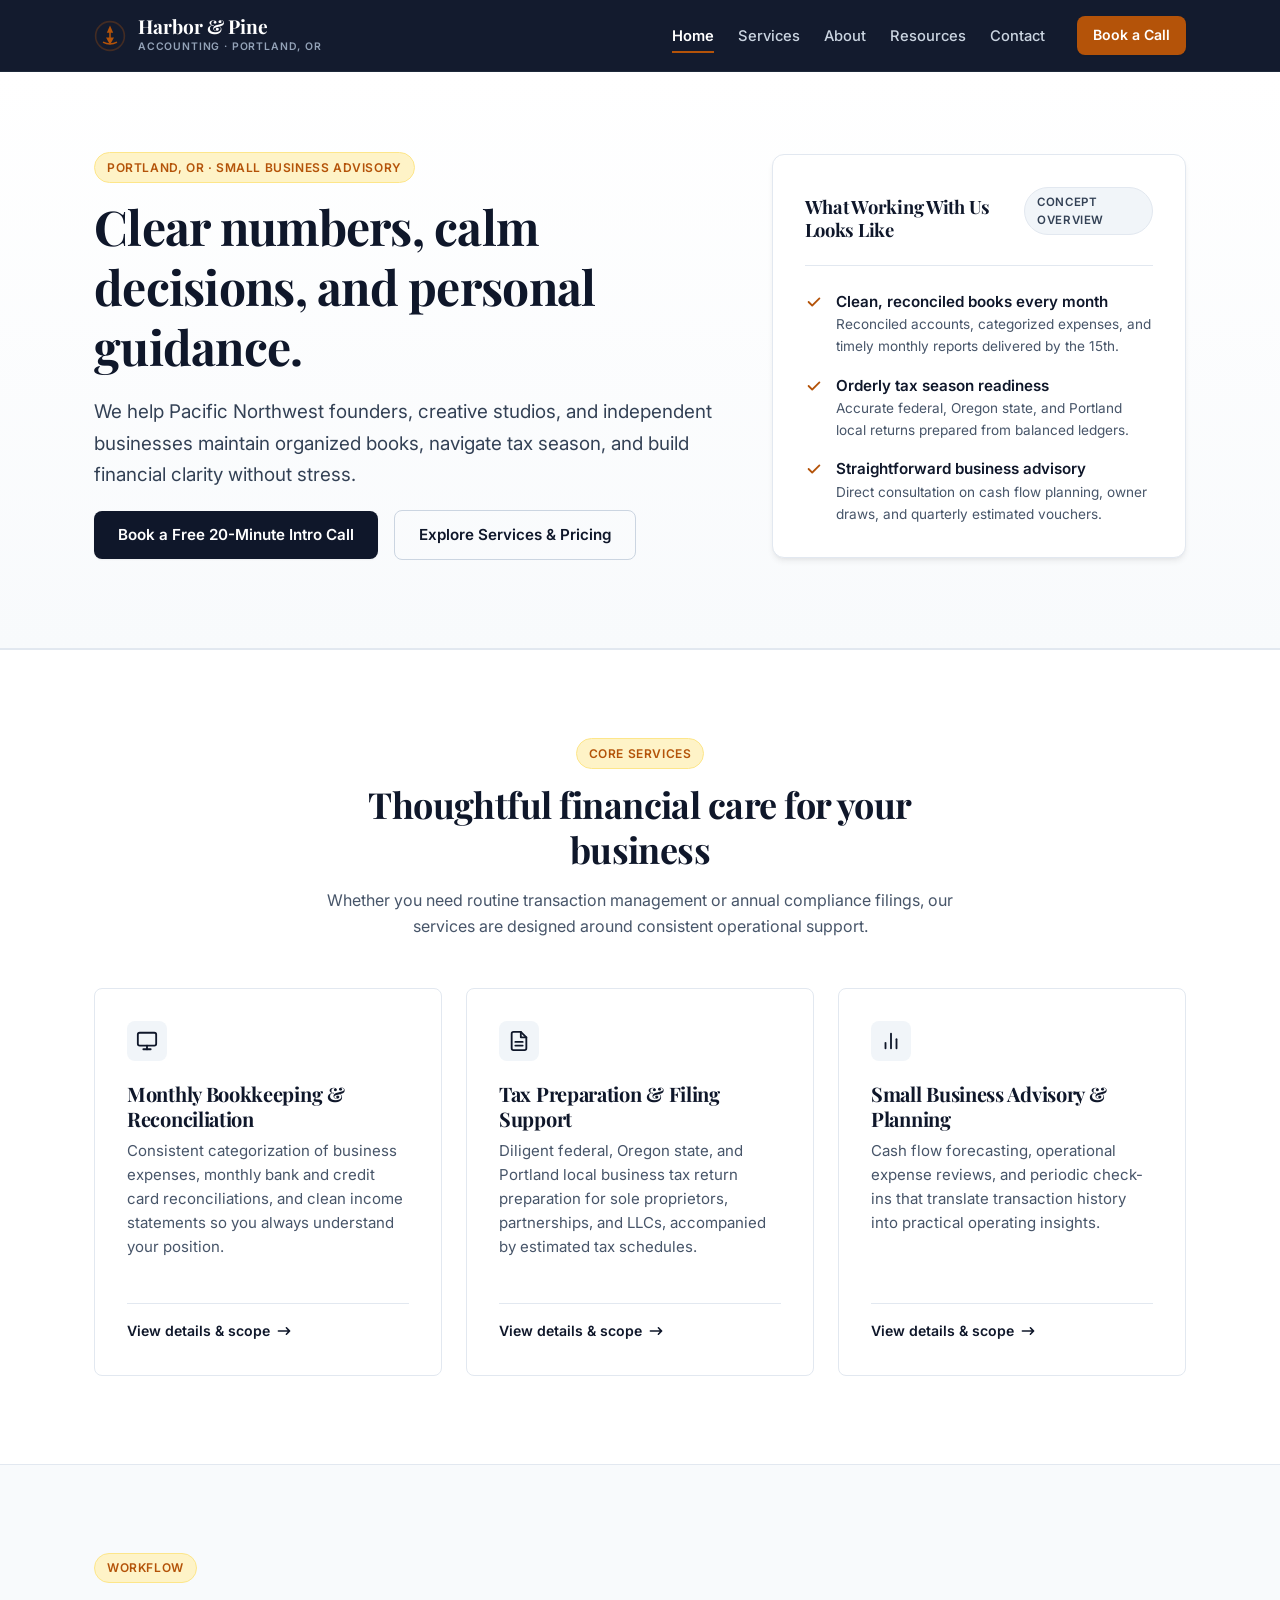
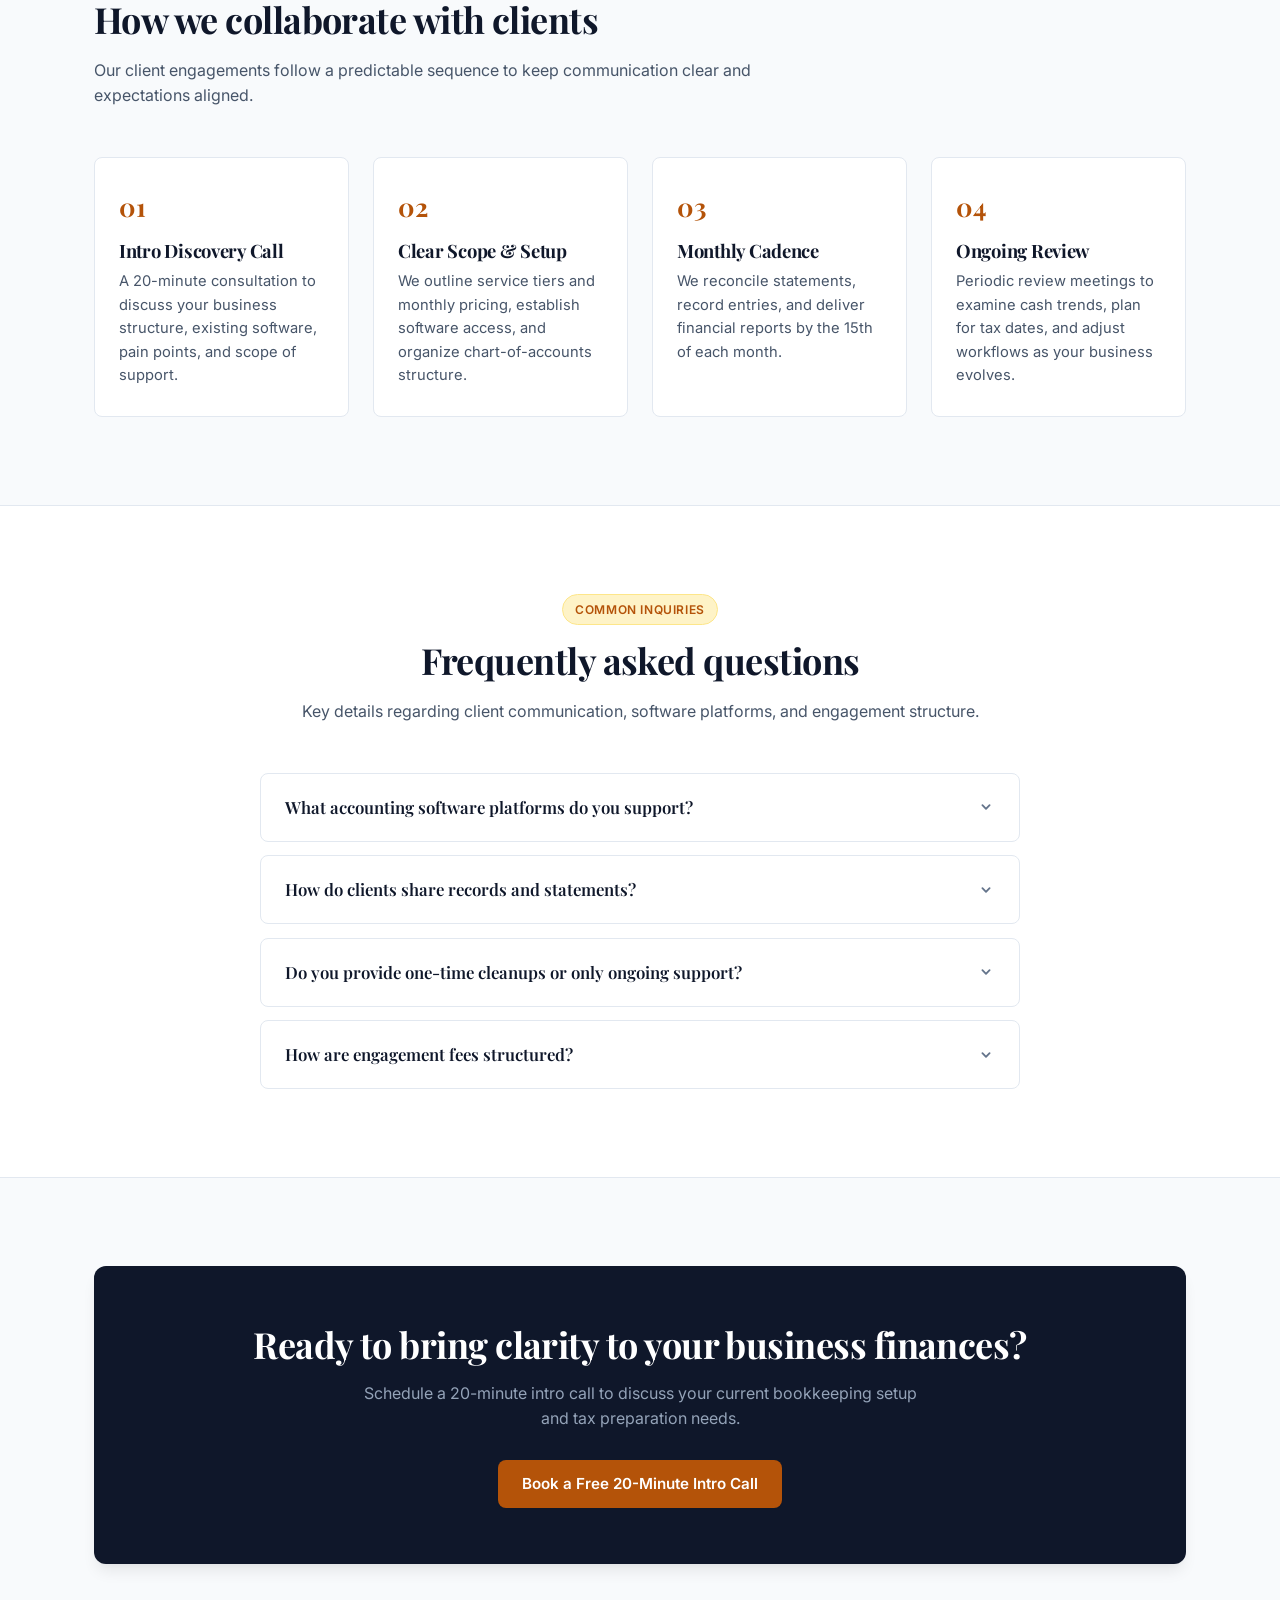
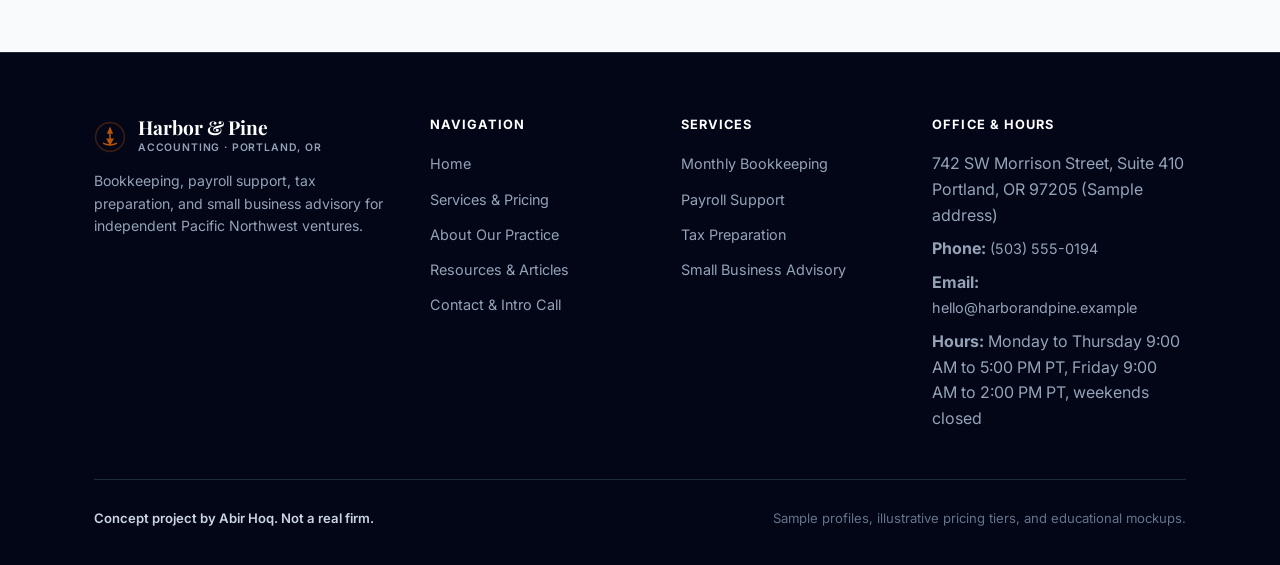
==== commit 02d7365e: "Add files via upload" ====
--- a/index.html
+++ b/index.html
@@ -5,7 +5,7 @@
   <meta name="viewport" content="width=device-width, initial-scale=1.0">
   <title>Harbor &amp; Pine Accounting | Small Business Accounting in Portland, OR</title>
   <meta name="description" content="Harbor &amp; Pine Accounting offers monthly bookkeeping, payroll support, tax preparation, and advisory for independent businesses in Portland, Oregon.">
-  <link rel="canonical" href="./index.html">
+  <link rel="canonical" href="https://abirhoq.github.io/Accounting-firm/">
 
   <!-- Google Fonts: Playfair Display & Inter -->
   <link rel="preconnect" href="https://fonts.googleapis.com">
@@ -26,7 +26,8 @@
     "email": "hello@harborandpine.example",
     "address": {
       "@type": "PostalAddress",
-      "streetAddress": "742 SW Morrison Street, Suite 410",
+      "streetAddress": "742 SW Morrison Street, Portland, OR 97205 (Sample address)",
+      "description": "Located adjacent to Pioneer Courthouse Square.",
       "addressLocality": "Portland",
       "addressRegion": "OR",
       "postalCode": "97205",
@@ -409,7 +410,7 @@
           <p style="margin-bottom: 0.5rem; color: #94A3B8;">742 SW Morrison Street, Suite 410<br>Portland, OR 97205 (Sample address)</p>
           <p style="margin-bottom: 0.5rem; color: #94A3B8;"><strong>Phone:</strong> <a href="tel:5035550194" class="footer-link">(503) 555-0194</a></p>
           <p style="margin-bottom: 0.5rem; color: #94A3B8;"><strong>Email:</strong> <a href="mailto:hello@harborandpine.example" class="footer-link">hello@harborandpine.example</a></p>
-          <p style="color: #94A3B8;"><strong>Hours:</strong> Mon–Fri, 9:00 AM – 5:00 PM PT</p>
+          <p style="color: #94A3B8;"><strong>Hours:</strong> Monday to Thursday 9:00 AM to 5:00 PM PT, Friday 9:00 AM to 2:00 PM PT, weekends closed</p>
         </div>
       </div>
 
